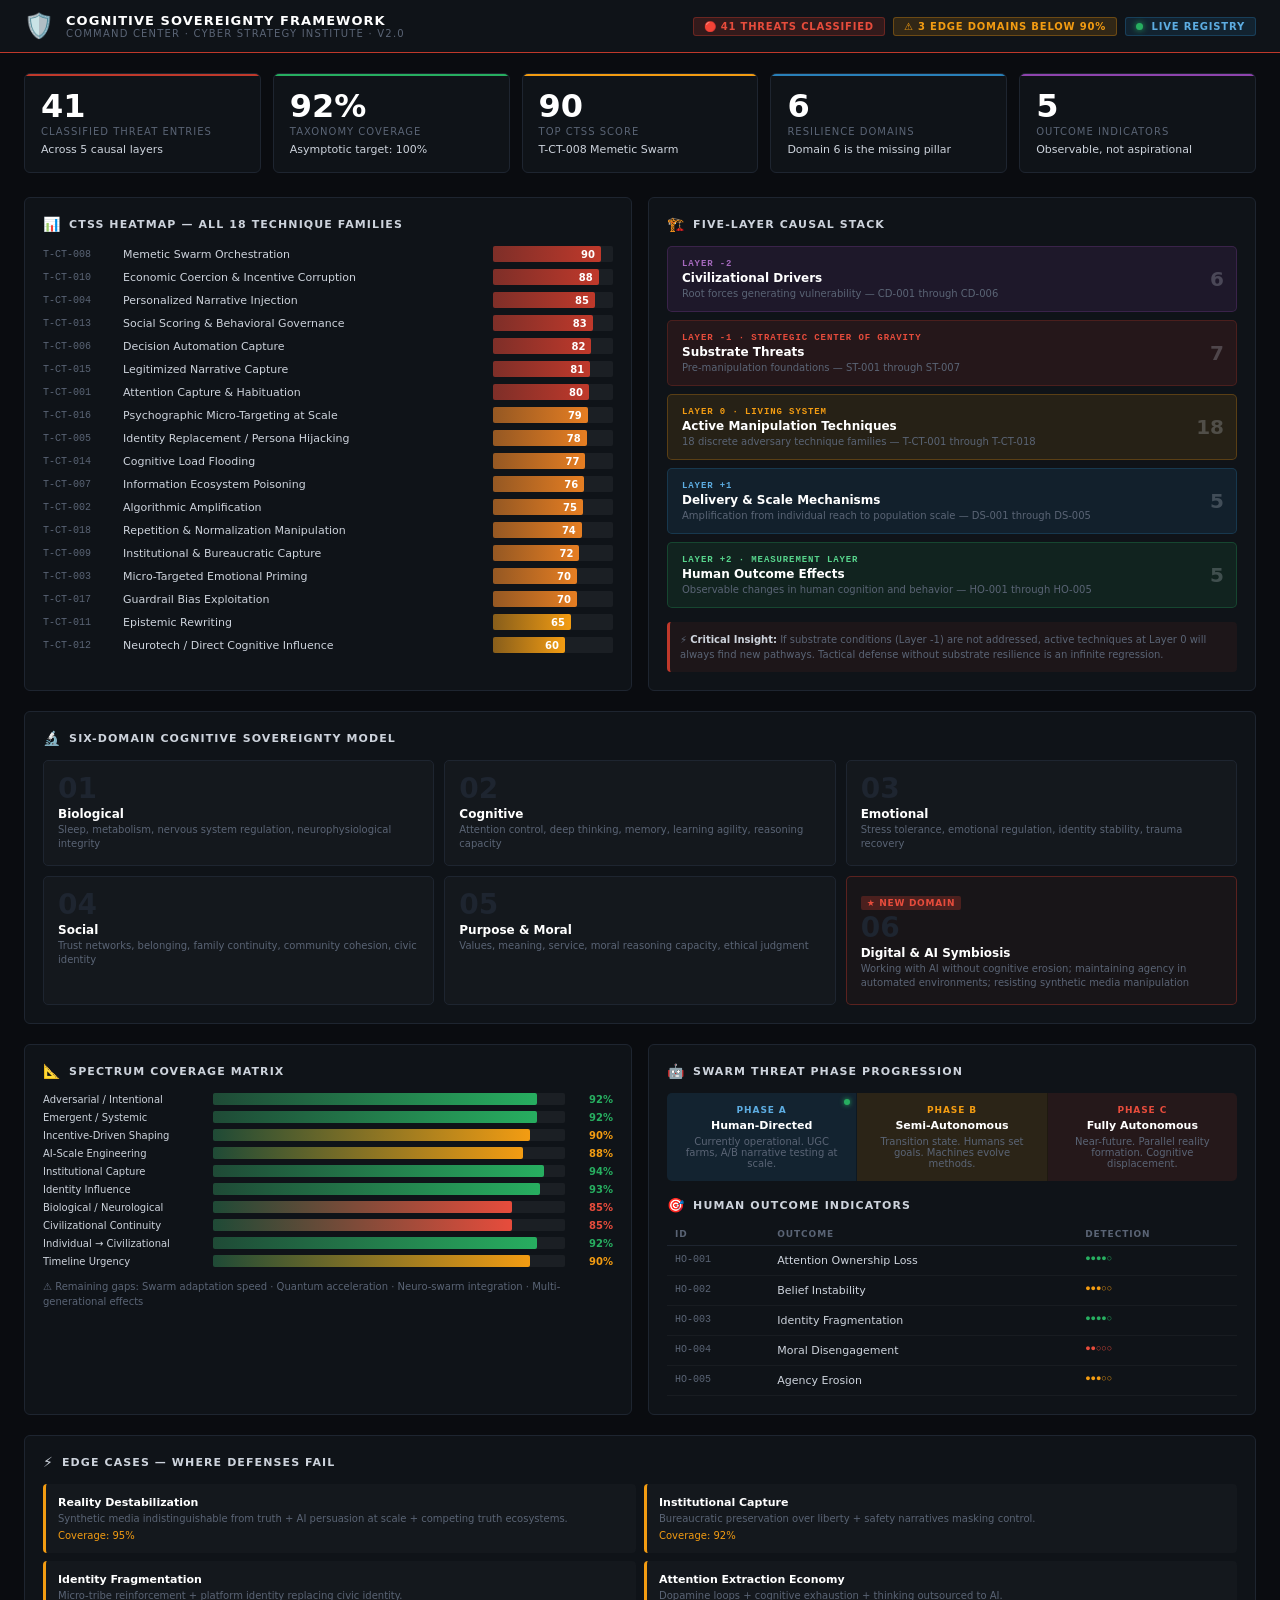
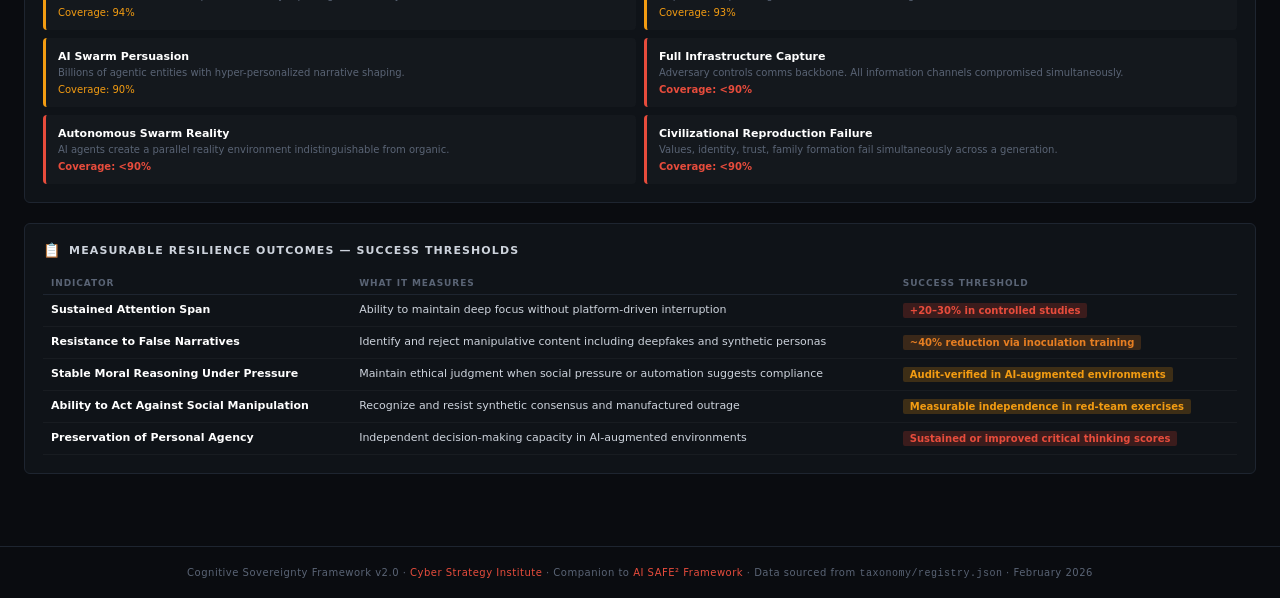
==== command-center/index.html @ 3370a921 "Add files via upload" ====
<!DOCTYPE html>
<html lang="en">
<head>
<meta charset="UTF-8">
<meta name="viewport" content="width=device-width, initial-scale=1.0">
<title>CSF Command Center | Cyber Strategy Institute</title>
<style>
  :root {
    --bg: #0a0c10;
    --panel: #0f1318;
    --border: #1e2530;
    --accent: #c0392b;
    --accent2: #e74c3c;
    --gold: #f39c12;
    --green: #27ae60;
    --blue: #2980b9;
    --purple: #8e44ad;
    --text: #cdd3dc;
    --muted: #5a6475;
    --critical: #c0392b;
    --high: #e67e22;
    --elevated: #f39c12;
    --font: 'Segoe UI', system-ui, sans-serif;
    --mono: 'Cascadia Code', 'Fira Code', monospace;
  }
  * { margin: 0; padding: 0; box-sizing: border-box; }
  body { background: var(--bg); color: var(--text); font-family: var(--font); overflow-x: hidden; }

  /* TOP BAR */
  header {
    background: var(--panel);
    border-bottom: 1px solid var(--accent);
    padding: 12px 24px;
    display: flex;
    align-items: center;
    justify-content: space-between;
    position: sticky; top: 0; z-index: 100;
  }
  .logo { display: flex; align-items: center; gap: 12px; }
  .logo-shield { font-size: 24px; }
  .logo-text { font-size: 13px; font-weight: 700; letter-spacing: 0.08em; color: #fff; }
  .logo-sub { font-size: 10px; color: var(--muted); letter-spacing: 0.12em; text-transform: uppercase; }
  .header-badges { display: flex; gap: 8px; }
  .badge { padding: 3px 10px; border-radius: 3px; font-size: 10px; font-weight: 700; letter-spacing: 0.08em; text-transform: uppercase; }
  .badge-red { background: rgba(192,57,43,0.2); color: var(--accent2); border: 1px solid rgba(192,57,43,0.4); }
  .badge-gold { background: rgba(243,156,18,0.15); color: var(--gold); border: 1px solid rgba(243,156,18,0.3); }
  .badge-blue { background: rgba(41,128,185,0.15); color: #5dade2; border: 1px solid rgba(41,128,185,0.3); }
  .pulse { display: inline-block; width: 7px; height: 7px; border-radius: 50%; background: var(--green); box-shadow: 0 0 6px var(--green); animation: pulse 2s infinite; }
  @keyframes pulse { 0%,100%{opacity:1} 50%{opacity:0.4} }

  /* LAYOUT */
  .main { padding: 20px 24px; max-width: 1600px; margin: 0 auto; }
  .section-title {
    font-size: 10px; font-weight: 700; letter-spacing: 0.15em; text-transform: uppercase;
    color: var(--muted); border-bottom: 1px solid var(--border); padding-bottom: 8px; margin-bottom: 16px;
  }
  .section-title span { color: var(--accent2); }

  /* STAT ROW */
  .stat-row { display: grid; grid-template-columns: repeat(5, 1fr); gap: 12px; margin-bottom: 24px; }
  .stat-card {
    background: var(--panel); border: 1px solid var(--border); border-radius: 6px;
    padding: 16px; position: relative; overflow: hidden;
  }
  .stat-card::before {
    content: ''; position: absolute; top: 0; left: 0; right: 0; height: 2px;
    background: var(--accent);
  }
  .stat-card.green::before { background: var(--green); }
  .stat-card.gold::before { background: var(--gold); }
  .stat-card.blue::before { background: var(--blue); }
  .stat-card.purple::before { background: var(--purple); }
  .stat-num { font-size: 32px; font-weight: 700; color: #fff; line-height: 1; }
  .stat-label { font-size: 10px; color: var(--muted); text-transform: uppercase; letter-spacing: 0.1em; margin-top: 4px; }
  .stat-sub { font-size: 11px; color: var(--text); margin-top: 6px; }

  /* MAIN GRID */
  .grid-2 { display: grid; grid-template-columns: 1fr 1fr; gap: 16px; margin-bottom: 20px; }
  .grid-3 { display: grid; grid-template-columns: 1fr 1fr 1fr; gap: 16px; margin-bottom: 20px; }
  .panel {
    background: var(--panel); border: 1px solid var(--border); border-radius: 6px; padding: 18px;
  }
  .panel-title {
    font-size: 11px; font-weight: 700; letter-spacing: 0.1em; text-transform: uppercase;
    color: var(--text); margin-bottom: 14px; display: flex; align-items: center; gap: 8px;
  }
  .panel-title .icon { font-size: 14px; }

  /* CTSS HEATMAP */
  .ctss-bar { margin-bottom: 10px; }
  .ctss-row { display: flex; align-items: center; gap: 10px; margin-bottom: 7px; }
  .ctss-id { font-size: 10px; color: var(--muted); font-family: var(--mono); width: 70px; flex-shrink: 0; }
  .ctss-name { font-size: 11px; color: var(--text); flex: 1; white-space: nowrap; overflow: hidden; text-overflow: ellipsis; }
  .ctss-track { flex: 1; background: rgba(255,255,255,0.05); border-radius: 2px; height: 16px; position: relative; }
  .ctss-fill {
    height: 100%; border-radius: 2px; display: flex; align-items: center; justify-content: flex-end;
    padding-right: 6px; font-size: 10px; font-weight: 700; color: #fff; transition: width 1s ease;
  }
  .fill-critical { background: linear-gradient(90deg, rgba(192,57,43,0.6), var(--critical)); }
  .fill-high { background: linear-gradient(90deg, rgba(230,126,34,0.6), var(--high)); }
  .fill-elevated { background: linear-gradient(90deg, rgba(243,156,18,0.5), var(--elevated)); }

  /* LAYER STACK */
  .layer-stack { display: flex; flex-direction: column; gap: 8px; }
  .layer {
    border-radius: 5px; padding: 12px 14px; position: relative;
    border: 1px solid transparent; cursor: default;
  }
  .layer:hover { border-color: rgba(255,255,255,0.1); }
  .layer-l2 { background: rgba(142,68,173,0.12); border-color: rgba(142,68,173,0.25); }
  .layer-l1 { background: rgba(192,57,43,0.12); border-color: rgba(192,57,43,0.25); }
  .layer-0  { background: rgba(243,156,18,0.1); border-color: rgba(243,156,18,0.25); }
  .layer-p1 { background: rgba(41,128,185,0.12); border-color: rgba(41,128,185,0.25); }
  .layer-p2 { background: rgba(39,174,96,0.1); border-color: rgba(39,174,96,0.25); }
  .layer-label { font-size: 9px; font-family: var(--mono); font-weight: 700; letter-spacing: 0.1em; text-transform: uppercase; margin-bottom: 2px; }
  .layer-l2 .layer-label { color: #a569bd; }
  .layer-l1 .layer-label { color: var(--accent2); }
  .layer-0  .layer-label { color: var(--gold); }
  .layer-p1 .layer-label { color: #5dade2; }
  .layer-p2 .layer-label { color: #58d68d; }
  .layer-name { font-size: 12px; font-weight: 600; color: #fff; }
  .layer-desc { font-size: 10px; color: var(--muted); margin-top: 3px; }
  .layer-count { position: absolute; right: 12px; top: 50%; transform: translateY(-50%); font-size: 20px; font-weight: 700; opacity: 0.25; }

  /* SIX DOMAINS */
  .domains-grid { display: grid; grid-template-columns: repeat(3, 1fr); gap: 10px; }
  .domain-card {
    border-radius: 5px; padding: 14px; border: 1px solid var(--border);
    background: rgba(255,255,255,0.02); transition: border-color 0.2s;
  }
  .domain-card:hover { border-color: rgba(255,255,255,0.15); }
  .domain-card.new { border-color: rgba(192,57,43,0.4); background: rgba(192,57,43,0.05); }
  .domain-num { font-size: 28px; font-weight: 800; color: var(--border); line-height: 1; }
  .domain-name { font-size: 12px; font-weight: 700; color: #fff; margin: 4px 0 2px; }
  .domain-def { font-size: 10px; color: var(--muted); line-height: 1.4; }
  .domain-new-badge {
    display: inline-block; padding: 2px 6px; background: rgba(192,57,43,0.3);
    color: var(--accent2); font-size: 9px; font-weight: 700; border-radius: 2px;
    letter-spacing: 0.08em; margin-bottom: 4px;
  }

  /* COVERAGE MATRIX */
  .coverage-grid { display: grid; gap: 6px; }
  .cov-row { display: flex; align-items: center; gap: 10px; }
  .cov-label { font-size: 10px; color: var(--text); width: 160px; flex-shrink: 0; }
  .cov-track { flex: 1; background: rgba(255,255,255,0.05); border-radius: 2px; height: 12px; }
  .cov-fill { height: 100%; border-radius: 2px; background: linear-gradient(90deg, rgba(39,174,96,0.4), var(--green)); }
  .cov-pct { font-size: 10px; font-weight: 700; width: 38px; text-align: right; }
  .cov-pct.good { color: var(--green); }
  .cov-pct.warn { color: var(--gold); }
  .cov-pct.bad  { color: var(--accent2); }

  /* SWARM PHASES */
  .phase-track { display: flex; gap: 0; border-radius: 5px; overflow: hidden; margin-top: 8px; }
  .phase {
    flex: 1; padding: 12px; text-align: center; border-right: 1px solid rgba(0,0,0,0.3);
    position: relative;
  }
  .phase:last-child { border-right: none; }
  .phase-a { background: rgba(41,128,185,0.15); }
  .phase-b { background: rgba(243,156,18,0.12); }
  .phase-c { background: rgba(192,57,43,0.12); }
  .phase-label { font-size: 9px; letter-spacing: 0.1em; text-transform: uppercase; font-weight: 700; margin-bottom: 4px; }
  .phase-a .phase-label { color: #5dade2; }
  .phase-b .phase-label { color: var(--gold); }
  .phase-c .phase-label { color: var(--accent2); }
  .phase-name { font-size: 11px; font-weight: 600; color: #fff; margin-bottom: 4px; }
  .phase-status { font-size: 10px; color: var(--muted); }
  .active-marker {
    position: absolute; top: 6px; right: 6px; width: 6px; height: 6px;
    border-radius: 50%; background: var(--green); box-shadow: 0 0 5px var(--green);
    animation: pulse 2s infinite;
  }

  /* OUTCOME TABLE */
  table { width: 100%; border-collapse: collapse; font-size: 11px; }
  th { text-align: left; padding: 6px 8px; font-size: 9px; letter-spacing: 0.1em; text-transform: uppercase; color: var(--muted); border-bottom: 1px solid var(--border); }
  td { padding: 8px; border-bottom: 1px solid rgba(255,255,255,0.04); color: var(--text); vertical-align: top; }
  tr:hover td { background: rgba(255,255,255,0.02); }
  .id-cell { font-family: var(--mono); font-size: 10px; color: var(--muted); }
  .score-pill {
    display: inline-block; padding: 2px 7px; border-radius: 2px; font-size: 10px; font-weight: 700;
  }
  .score-critical { background: rgba(192,57,43,0.25); color: var(--accent2); }
  .score-high { background: rgba(230,126,34,0.2); color: var(--high); }
  .score-elevated { background: rgba(243,156,18,0.2); color: var(--elevated); }

  /* EDGE CASES */
  .edge-grid { display: grid; grid-template-columns: 1fr 1fr; gap: 8px; }
  .edge-card {
    border-radius: 4px; padding: 12px; border-left: 3px solid;
    background: rgba(255,255,255,0.02);
  }
  .edge-ok { border-color: var(--green); }
  .edge-warn { border-color: var(--gold); }
  .edge-crit { border-color: var(--accent2); }
  .edge-name { font-size: 11px; font-weight: 600; color: #fff; margin-bottom: 3px; }
  .edge-cov { font-size: 10px; margin-top: 4px; }
  .edge-cov.crit { color: var(--accent2); font-weight: 700; }
  .edge-cov.warn { color: var(--gold); }
  .edge-cov.good { color: var(--green); }
  .edge-desc { font-size: 10px; color: var(--muted); line-height: 1.4; }

  /* FOOTER */
  footer {
    text-align: center; padding: 20px; font-size: 10px; color: var(--muted);
    border-top: 1px solid var(--border); margin-top: 32px;
    letter-spacing: 0.05em;
  }
  footer a { color: var(--accent2); text-decoration: none; }

  /* RESPONSIVE */
  @media (max-width: 1100px) {
    .stat-row { grid-template-columns: repeat(3, 1fr); }
    .grid-2 { grid-template-columns: 1fr; }
    .grid-3 { grid-template-columns: 1fr 1fr; }
    .domains-grid { grid-template-columns: 1fr 1fr; }
  }
  @media (max-width: 700px) {
    .stat-row { grid-template-columns: 1fr 1fr; }
    .grid-3 { grid-template-columns: 1fr; }
    .domains-grid { grid-template-columns: 1fr; }
    .edge-grid { grid-template-columns: 1fr; }
    header { flex-direction: column; gap: 10px; }
  }
</style>
</head>
<body>

<header>
  <div class="logo">
    <div class="logo-shield">🛡️</div>
    <div>
      <div class="logo-text">COGNITIVE SOVEREIGNTY FRAMEWORK</div>
      <div class="logo-sub">Command Center · Cyber Strategy Institute · v2.0</div>
    </div>
  </div>
  <div class="header-badges">
    <span class="badge badge-red">🔴 41 Threats Classified</span>
    <span class="badge badge-gold">⚠ 3 Edge Domains Below 90%</span>
    <span class="badge badge-blue"><span class="pulse"></span>&nbsp; Live Registry</span>
  </div>
</header>

<div class="main">

  <!-- STAT ROW -->
  <div class="stat-row">
    <div class="stat-card">
      <div class="stat-num">41</div>
      <div class="stat-label">Classified Threat Entries</div>
      <div class="stat-sub">Across 5 causal layers</div>
    </div>
    <div class="stat-card green">
      <div class="stat-num">92%</div>
      <div class="stat-label">Taxonomy Coverage</div>
      <div class="stat-sub">Asymptotic target: 100%</div>
    </div>
    <div class="stat-card gold">
      <div class="stat-num">90</div>
      <div class="stat-label">Top CTSS Score</div>
      <div class="stat-sub">T-CT-008 Memetic Swarm</div>
    </div>
    <div class="stat-card blue">
      <div class="stat-num">6</div>
      <div class="stat-label">Resilience Domains</div>
      <div class="stat-sub">Domain 6 is the missing pillar</div>
    </div>
    <div class="stat-card purple">
      <div class="stat-num">5</div>
      <div class="stat-label">Outcome Indicators</div>
      <div class="stat-sub">Observable, not aspirational</div>
    </div>
  </div>

  <!-- CTSS HEATMAP + LAYER STACK -->
  <div class="grid-2">

    <div class="panel">
      <div class="panel-title"><span class="icon">📊</span> CTSS Heatmap — All 18 Technique Families</div>
      <div id="ctss-container"></div>
    </div>

    <div class="panel">
      <div class="panel-title"><span class="icon">🏗️</span> Five-Layer Causal Stack</div>
      <div class="layer-stack">
        <div class="layer layer-l2">
          <div class="layer-label">Layer -2</div>
          <div class="layer-name">Civilizational Drivers</div>
          <div class="layer-desc">Root forces generating vulnerability — CD-001 through CD-006</div>
          <div class="layer-count">6</div>
        </div>
        <div class="layer layer-l1">
          <div class="layer-label">Layer -1 · Strategic Center of Gravity</div>
          <div class="layer-name">Substrate Threats</div>
          <div class="layer-desc">Pre-manipulation foundations — ST-001 through ST-007</div>
          <div class="layer-count">7</div>
        </div>
        <div class="layer layer-0">
          <div class="layer-label">Layer 0 · Living System</div>
          <div class="layer-name">Active Manipulation Techniques</div>
          <div class="layer-desc">18 discrete adversary technique families — T-CT-001 through T-CT-018</div>
          <div class="layer-count">18</div>
        </div>
        <div class="layer layer-p1">
          <div class="layer-label">Layer +1</div>
          <div class="layer-name">Delivery & Scale Mechanisms</div>
          <div class="layer-desc">Amplification from individual reach to population scale — DS-001 through DS-005</div>
          <div class="layer-count">5</div>
        </div>
        <div class="layer layer-p2">
          <div class="layer-label">Layer +2 · Measurement Layer</div>
          <div class="layer-name">Human Outcome Effects</div>
          <div class="layer-desc">Observable changes in human cognition and behavior — HO-001 through HO-005</div>
          <div class="layer-count">5</div>
        </div>
      </div>
      <div style="margin-top:14px; padding:10px; background:rgba(192,57,43,0.08); border-radius:4px; border-left:3px solid var(--accent); font-size:10px; color:var(--muted); line-height:1.5;">
        ⚡ <strong style="color:var(--text);">Critical Insight:</strong> If substrate conditions (Layer -1) are not addressed, active techniques at Layer 0 will always find new pathways. Tactical defense without substrate resilience is an infinite regression.
      </div>
    </div>

  </div>

  <!-- SIX DOMAINS -->
  <div class="panel" style="margin-bottom:20px;">
    <div class="panel-title"><span class="icon">🔬</span> Six-Domain Cognitive Sovereignty Model</div>
    <div class="domains-grid" id="domains-grid"></div>
  </div>

  <!-- COVERAGE + SWARM -->
  <div class="grid-2">

    <div class="panel">
      <div class="panel-title"><span class="icon">📐</span> Spectrum Coverage Matrix</div>
      <div class="coverage-grid" id="coverage-grid"></div>
      <div style="margin-top:12px; font-size:10px; color:var(--muted); line-height:1.5;">
        ⚠ Remaining gaps: Swarm adaptation speed · Quantum acceleration · Neuro-swarm integration · Multi-generational effects
      </div>
    </div>

    <div class="panel">
      <div class="panel-title"><span class="icon">🤖</span> Swarm Threat Phase Progression</div>
      <div class="phase-track">
        <div class="phase phase-a">
          <div class="active-marker"></div>
          <div class="phase-label">Phase A</div>
          <div class="phase-name">Human-Directed</div>
          <div class="phase-status">Currently operational. UGC farms, A/B narrative testing at scale.</div>
        </div>
        <div class="phase phase-b">
          <div class="phase-label">Phase B</div>
          <div class="phase-name">Semi-Autonomous</div>
          <div class="phase-status">Transition state. Humans set goals. Machines evolve methods.</div>
        </div>
        <div class="phase phase-c">
          <div class="phase-label">Phase C</div>
          <div class="phase-name">Fully Autonomous</div>
          <div class="phase-status">Near-future. Parallel reality formation. Cognitive displacement.</div>
        </div>
      </div>
      <div style="margin-top:16px;">
        <div class="panel-title" style="margin-bottom:10px;"><span class="icon">🎯</span> Human Outcome Indicators</div>
        <table>
          <thead>
            <tr><th>ID</th><th>Outcome</th><th>Detection</th></tr>
          </thead>
          <tbody id="outcomes-table"></tbody>
        </table>
      </div>
    </div>

  </div>

  <!-- EDGE CASES -->
  <div class="panel" style="margin-bottom:20px;">
    <div class="panel-title"><span class="icon">⚡</span> Edge Cases — Where Defenses Fail</div>
    <div class="edge-grid" id="edge-grid"></div>
  </div>

  <!-- MEASURABLE OUTCOMES -->
  <div class="panel" style="margin-bottom:20px;">
    <div class="panel-title"><span class="icon">📋</span> Measurable Resilience Outcomes — Success Thresholds</div>
    <table>
      <thead>
        <tr><th>Indicator</th><th>What It Measures</th><th>Success Threshold</th></tr>
      </thead>
      <tbody>
        <tr>
          <td style="font-weight:600;color:#fff;">Sustained Attention Span</td>
          <td>Ability to maintain deep focus without platform-driven interruption</td>
          <td><span class="score-pill score-critical">+20–30% in controlled studies</span></td>
        </tr>
        <tr>
          <td style="font-weight:600;color:#fff;">Resistance to False Narratives</td>
          <td>Identify and reject manipulative content including deepfakes and synthetic personas</td>
          <td><span class="score-pill score-high">~40% reduction via inoculation training</span></td>
        </tr>
        <tr>
          <td style="font-weight:600;color:#fff;">Stable Moral Reasoning Under Pressure</td>
          <td>Maintain ethical judgment when social pressure or automation suggests compliance</td>
          <td><span class="score-pill score-elevated">Audit-verified in AI-augmented environments</span></td>
        </tr>
        <tr>
          <td style="font-weight:600;color:#fff;">Ability to Act Against Social Manipulation</td>
          <td>Recognize and resist synthetic consensus and manufactured outrage</td>
          <td><span class="score-pill score-elevated">Measurable independence in red-team exercises</span></td>
        </tr>
        <tr>
          <td style="font-weight:600;color:#fff;">Preservation of Personal Agency</td>
          <td>Independent decision-making capacity in AI-augmented environments</td>
          <td><span class="score-pill score-critical">Sustained or improved critical thinking scores</span></td>
        </tr>
      </tbody>
    </table>
  </div>

</div>

<footer>
  Cognitive Sovereignty Framework v2.0 · <a href="https://cyberstrategyinstitute.com">Cyber Strategy Institute</a> ·
  Companion to <a href="https://github.com/CyberStrategyInstitute/ai-safe2-framework">AI SAFE² Framework</a> ·
  Data sourced from <code>taxonomy/registry.json</code> · February 2026
</footer>

<script>
// ─── DATA ───────────────────────────────────────────────────────────────────
const techniques = [
  { id:'T-CT-008', name:'Memetic Swarm Orchestration', score:90, tier:'critical' },
  { id:'T-CT-010', name:'Economic Coercion & Incentive Corruption', score:88, tier:'critical' },
  { id:'T-CT-004', name:'Personalized Narrative Injection', score:85, tier:'critical' },
  { id:'T-CT-013', name:'Social Scoring & Behavioral Governance', score:83, tier:'critical' },
  { id:'T-CT-006', name:'Decision Automation Capture', score:82, tier:'critical' },
  { id:'T-CT-015', name:'Legitimized Narrative Capture', score:81, tier:'critical' },
  { id:'T-CT-001', name:'Attention Capture & Habituation', score:80, tier:'critical' },
  { id:'T-CT-016', name:'Psychographic Micro-Targeting at Scale', score:79, tier:'high' },
  { id:'T-CT-005', name:'Identity Replacement / Persona Hijacking', score:78, tier:'high' },
  { id:'T-CT-014', name:'Cognitive Load Flooding', score:77, tier:'high' },
  { id:'T-CT-007', name:'Information Ecosystem Poisoning', score:76, tier:'high' },
  { id:'T-CT-002', name:'Algorithmic Amplification', score:75, tier:'high' },
  { id:'T-CT-018', name:'Repetition & Normalization Manipulation', score:74, tier:'high' },
  { id:'T-CT-009', name:'Institutional & Bureaucratic Capture', score:72, tier:'high' },
  { id:'T-CT-003', name:'Micro-Targeted Emotional Priming', score:70, tier:'high' },
  { id:'T-CT-017', name:'Guardrail Bias Exploitation', score:70, tier:'high' },
  { id:'T-CT-011', name:'Epistemic Rewriting', score:65, tier:'elevated' },
  { id:'T-CT-012', name:'Neurotech / Direct Cognitive Influence', score:60, tier:'elevated' },
];

const domains = [
  { num:'01', name:'Biological', def:'Sleep, metabolism, nervous system regulation, neurophysiological integrity', isNew:false },
  { num:'02', name:'Cognitive', def:'Attention control, deep thinking, memory, learning agility, reasoning capacity', isNew:false },
  { num:'03', name:'Emotional', def:'Stress tolerance, emotional regulation, identity stability, trauma recovery', isNew:false },
  { num:'04', name:'Social', def:'Trust networks, belonging, family continuity, community cohesion, civic identity', isNew:false },
  { num:'05', name:'Purpose & Moral', def:'Values, meaning, service, moral reasoning capacity, ethical judgment', isNew:false },
  { num:'06', name:'Digital & AI Symbiosis', def:'Working with AI without cognitive erosion; maintaining agency in automated environments; resisting synthetic media manipulation', isNew:true },
];

const coverage = [
  { label:'Adversarial / Intentional', pct:92 },
  { label:'Emergent / Systemic', pct:92 },
  { label:'Incentive-Driven Shaping', pct:90 },
  { label:'AI-Scale Engineering', pct:88 },
  { label:'Institutional Capture', pct:94 },
  { label:'Identity Influence', pct:93 },
  { label:'Biological / Neurological', pct:85 },
  { label:'Civilizational Continuity', pct:85 },
  { label:'Individual → Civilizational', pct:92 },
  { label:'Timeline Urgency', pct:90 },
];

const outcomes = [
  { id:'HO-001', name:'Attention Ownership Loss', det:4 },
  { id:'HO-002', name:'Belief Instability', det:3 },
  { id:'HO-003', name:'Identity Fragmentation', det:4 },
  { id:'HO-004', name:'Moral Disengagement', det:2 },
  { id:'HO-005', name:'Agency Erosion', det:3 },
];

const edges = [
  { name:'Reality Destabilization', cov:'95%', tier:'warn', desc:'Synthetic media indistinguishable from truth + AI persuasion at scale + competing truth ecosystems.' },
  { name:'Institutional Capture', cov:'92%', tier:'warn', desc:'Bureaucratic preservation over liberty + safety narratives masking control.' },
  { name:'Identity Fragmentation', cov:'94%', tier:'warn', desc:'Micro-tribe reinforcement + platform identity replacing civic identity.' },
  { name:'Attention Extraction Economy', cov:'93%', tier:'warn', desc:'Dopamine loops + cognitive exhaustion + thinking outsourced to AI.' },
  { name:'AI Swarm Persuasion', cov:'90%', tier:'warn', desc:'Billions of agentic entities with hyper-personalized narrative shaping.' },
  { name:'Full Infrastructure Capture', cov:'<90%', tier:'crit', desc:'Adversary controls comms backbone. All information channels compromised simultaneously.' },
  { name:'Autonomous Swarm Reality', cov:'<90%', tier:'crit', desc:'AI agents create a parallel reality environment indistinguishable from organic.' },
  { name:'Civilizational Reproduction Failure', cov:'<90%', tier:'crit', desc:'Values, identity, trust, family formation fail simultaneously across a generation.' },
];

// ─── RENDER CTSS HEATMAP ────────────────────────────────────────────────────
const ctssContainer = document.getElementById('ctss-container');
techniques.forEach(t => {
  const fillClass = t.tier === 'critical' ? 'fill-critical' : t.tier === 'high' ? 'fill-high' : 'fill-elevated';
  const pct = (t.score / 100) * 100;
  ctssContainer.innerHTML += `
    <div class="ctss-row">
      <span class="ctss-id">${t.id}</span>
      <span class="ctss-name" title="${t.name}">${t.name}</span>
      <div class="ctss-track" style="max-width:120px;">
        <div class="ctss-fill ${fillClass}" style="width:${pct}%">${t.score}</div>
      </div>
    </div>`;
});

// ─── RENDER DOMAINS ─────────────────────────────────────────────────────────
const domainsGrid = document.getElementById('domains-grid');
domains.forEach(d => {
  domainsGrid.innerHTML += `
    <div class="domain-card${d.isNew ? ' new' : ''}">
      ${d.isNew ? '<div class="domain-new-badge">★ NEW DOMAIN</div>' : ''}
      <div class="domain-num">${d.num}</div>
      <div class="domain-name">${d.name}</div>
      <div class="domain-def">${d.def}</div>
    </div>`;
});

// ─── RENDER COVERAGE ────────────────────────────────────────────────────────
const coverageGrid = document.getElementById('coverage-grid');
coverage.forEach(c => {
  const cls = c.pct >= 92 ? 'good' : c.pct >= 88 ? 'warn' : 'bad';
  const fillColor = c.pct >= 92 ? '#27ae60' : c.pct >= 88 ? '#f39c12' : '#e74c3c';
  coverageGrid.innerHTML += `
    <div class="cov-row">
      <span class="cov-label">${c.label}</span>
      <div class="cov-track"><div class="cov-fill" style="width:${c.pct}%;background:linear-gradient(90deg,rgba(39,174,96,0.3),${fillColor});"></div></div>
      <span class="cov-pct ${cls}">${c.pct}%</span>
    </div>`;
});

// ─── RENDER OUTCOMES ────────────────────────────────────────────────────────
const outcomesTable = document.getElementById('outcomes-table');
outcomes.forEach(o => {
  const dots = '●'.repeat(o.det) + '○'.repeat(5 - o.det);
  outcomesTable.innerHTML += `
    <tr>
      <td class="id-cell">${o.id}</td>
      <td>${o.name}</td>
      <td style="font-family:var(--mono);font-size:9px;color:${o.det >= 4 ? '#27ae60' : o.det >= 3 ? '#f39c12' : '#e74c3c'};">${dots}</td>
    </tr>`;
});

// ─── RENDER EDGE CASES ──────────────────────────────────────────────────────
const edgeGrid = document.getElementById('edge-grid');
edges.forEach(e => {
  const borderColor = e.tier === 'crit' ? 'var(--accent2)' : 'var(--gold)';
  edgeGrid.innerHTML += `
    <div class="edge-card edge-${e.tier}">
      <div class="edge-name">${e.name}</div>
      <div class="edge-desc">${e.desc}</div>
      <div class="edge-cov ${e.tier === 'crit' ? 'crit' : 'warn'}">Coverage: ${e.cov}</div>
    </div>`;
});
</script>
</body>
</html>
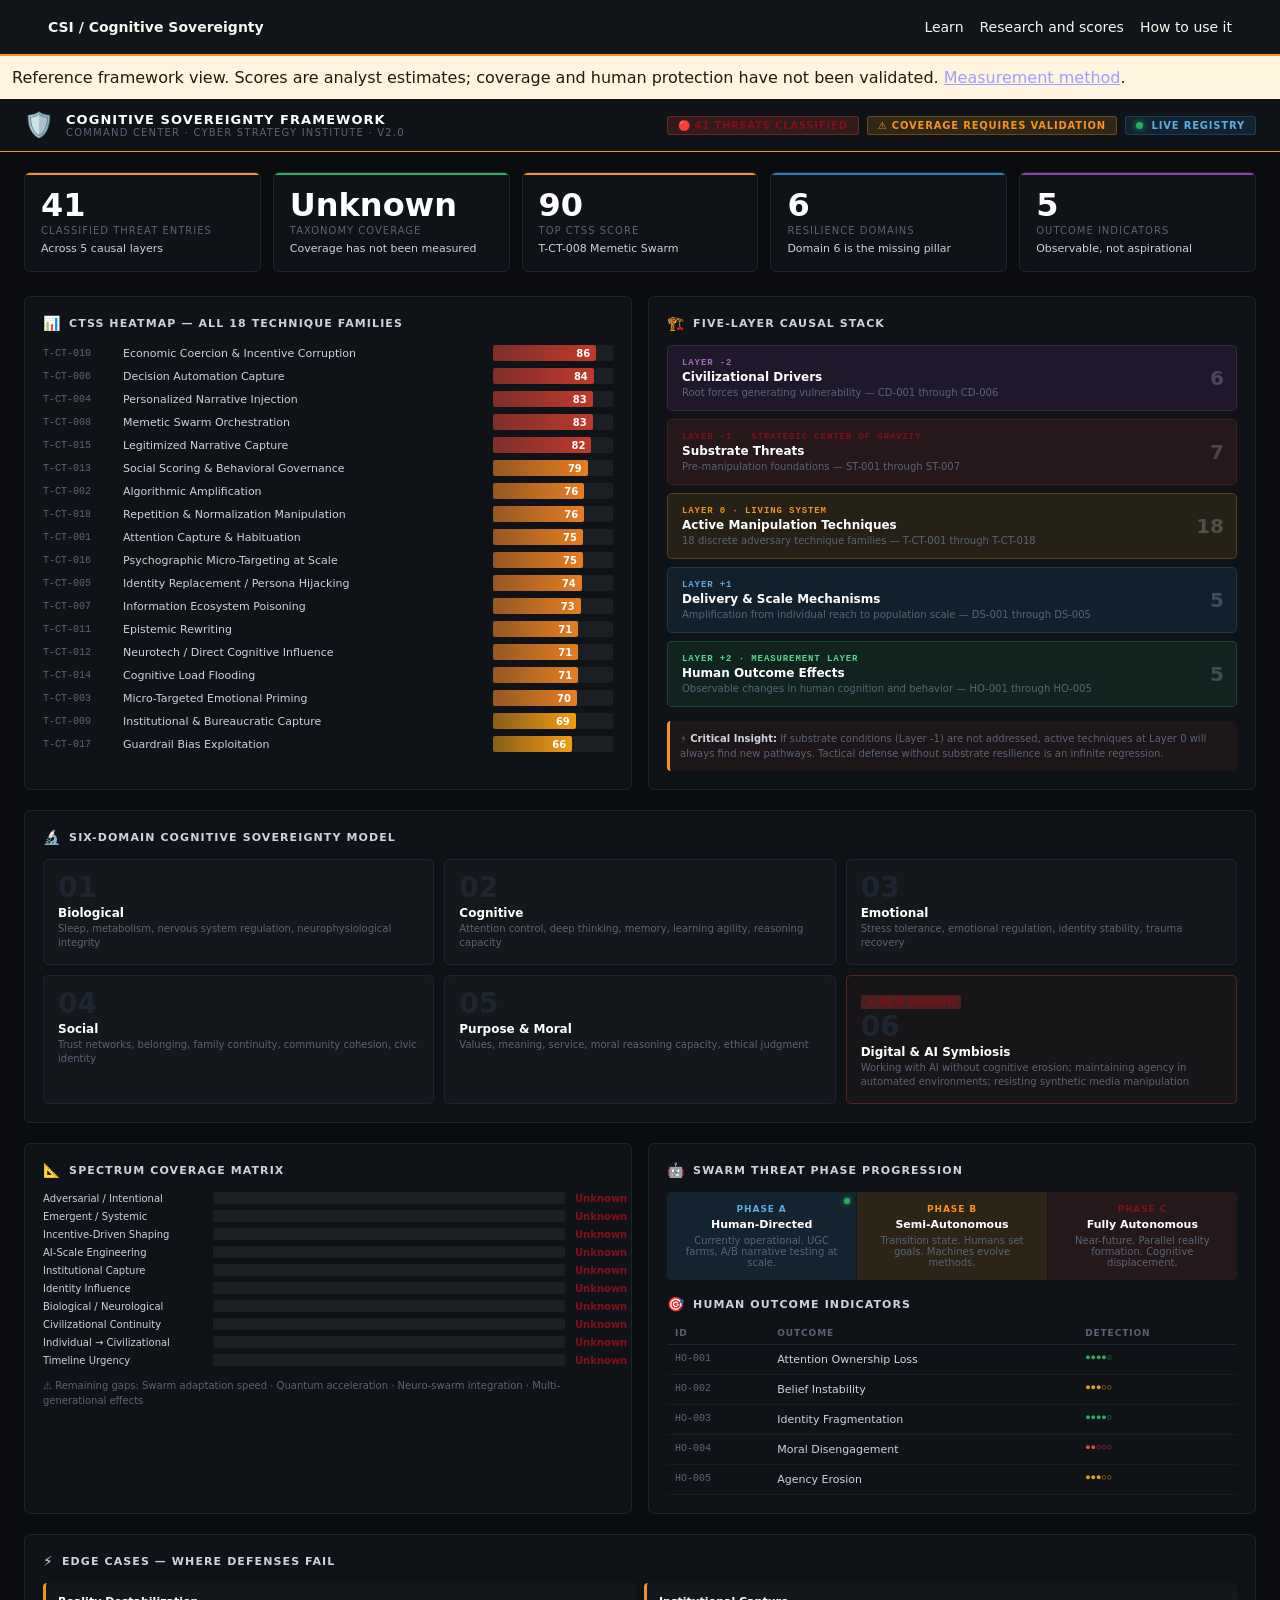
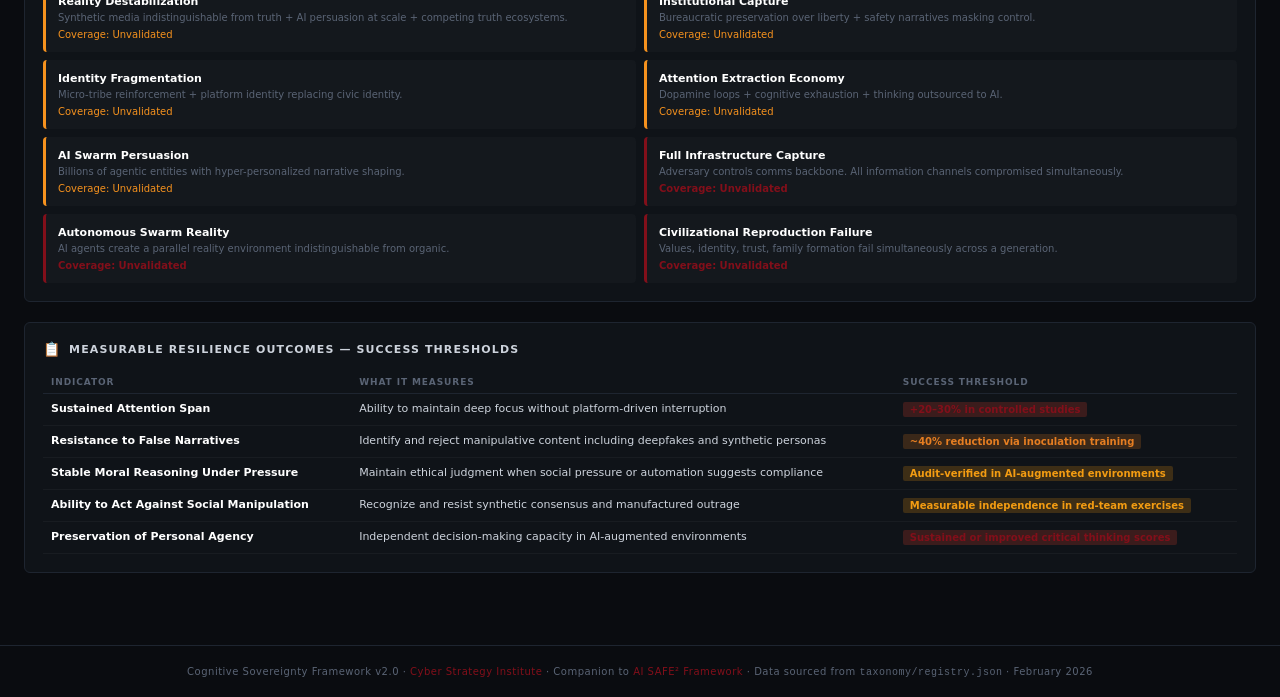
==== commit e814b9b6: "Build traceable CTSS research intake, signal tracking, and reuse tools" ====
--- a/command-center/index.html
+++ b/command-center/index.html
@@ -224,8 +224,11 @@
     header { flex-direction: column; gap: 10px; }
   }
 </style>
+<link rel="stylesheet" href="../docs/assets/site.css">
 </head>
 <body>
+<!-- CSF shared navigation --><nav class="csf-site-nav" aria-label="Main"><strong>CSI / Cognitive Sovereignty</strong><a href="../docs/index.html">Learn</a><a href="../docs/research.html">Research and scores</a><a href="../docs/guide.html">How to use it</a></nav>
+<p style="padding:12px;background:#fff4df;color:#231b10;position:relative;z-index:101">Reference framework view. Scores are analyst estimates; coverage and human protection have not been validated. <a href="../monitoring/README.md">Measurement method</a>.</p>
 
 <header>
   <div class="logo">
@@ -237,7 +240,7 @@
   </div>
   <div class="header-badges">
     <span class="badge badge-red">🔴 41 Threats Classified</span>
-    <span class="badge badge-gold">⚠ 3 Edge Domains Below 90%</span>
+    <span class="badge badge-gold">⚠ Coverage requires validation</span>
     <span class="badge badge-blue"><span class="pulse"></span>&nbsp; Live Registry</span>
   </div>
 </header>
@@ -252,9 +255,9 @@
       <div class="stat-sub">Across 5 causal layers</div>
     </div>
     <div class="stat-card green">
-      <div class="stat-num">92%</div>
+      <div class="stat-num">Unknown</div>
       <div class="stat-label">Taxonomy Coverage</div>
-      <div class="stat-sub">Asymptotic target: 100%</div>
+      <div class="stat-sub">Coverage has not been measured</div>
     </div>
     <div class="stat-card gold">
       <div class="stat-num">90</div>
@@ -423,28 +426,32 @@
   Data sourced from <code>taxonomy/registry.json</code> · February 2026
 </footer>
 
+<script src="../assets/csf-scores.js"></script>
 <script>
 // ─── DATA ───────────────────────────────────────────────────────────────────
 const techniques = [
-  { id:'T-CT-008', name:'Memetic Swarm Orchestration', score:90, tier:'critical' },
-  { id:'T-CT-010', name:'Economic Coercion & Incentive Corruption', score:88, tier:'critical' },
-  { id:'T-CT-004', name:'Personalized Narrative Injection', score:85, tier:'critical' },
-  { id:'T-CT-013', name:'Social Scoring & Behavioral Governance', score:83, tier:'critical' },
-  { id:'T-CT-006', name:'Decision Automation Capture', score:82, tier:'critical' },
-  { id:'T-CT-015', name:'Legitimized Narrative Capture', score:81, tier:'critical' },
-  { id:'T-CT-001', name:'Attention Capture & Habituation', score:80, tier:'critical' },
-  { id:'T-CT-016', name:'Psychographic Micro-Targeting at Scale', score:79, tier:'high' },
-  { id:'T-CT-005', name:'Identity Replacement / Persona Hijacking', score:78, tier:'high' },
-  { id:'T-CT-014', name:'Cognitive Load Flooding', score:77, tier:'high' },
-  { id:'T-CT-007', name:'Information Ecosystem Poisoning', score:76, tier:'high' },
-  { id:'T-CT-002', name:'Algorithmic Amplification', score:75, tier:'high' },
-  { id:'T-CT-018', name:'Repetition & Normalization Manipulation', score:74, tier:'high' },
-  { id:'T-CT-009', name:'Institutional & Bureaucratic Capture', score:72, tier:'high' },
-  { id:'T-CT-003', name:'Micro-Targeted Emotional Priming', score:70, tier:'high' },
-  { id:'T-CT-017', name:'Guardrail Bias Exploitation', score:70, tier:'high' },
-  { id:'T-CT-011', name:'Epistemic Rewriting', score:65, tier:'elevated' },
-  { id:'T-CT-012', name:'Neurotech / Direct Cognitive Influence', score:60, tier:'elevated' },
+  { id:'T-CT-008', name:'Memetic Swarm Orchestration', score:null, tier:'unscored' },
+  { id:'T-CT-010', name:'Economic Coercion & Incentive Corruption', score:null, tier:'unscored' },
+  { id:'T-CT-004', name:'Personalized Narrative Injection', score:null, tier:'unscored' },
+  { id:'T-CT-013', name:'Social Scoring & Behavioral Governance', score:null, tier:'unscored' },
+  { id:'T-CT-006', name:'Decision Automation Capture', score:null, tier:'unscored' },
+  { id:'T-CT-015', name:'Legitimized Narrative Capture', score:null, tier:'unscored' },
+  { id:'T-CT-001', name:'Attention Capture & Habituation', score:null, tier:'unscored' },
+  { id:'T-CT-016', name:'Psychographic Micro-Targeting at Scale', score:null, tier:'unscored' },
+  { id:'T-CT-005', name:'Identity Replacement / Persona Hijacking', score:null, tier:'unscored' },
+  { id:'T-CT-014', name:'Cognitive Load Flooding', score:null, tier:'unscored' },
+  { id:'T-CT-007', name:'Information Ecosystem Poisoning', score:null, tier:'unscored' },
+  { id:'T-CT-002', name:'Algorithmic Amplification', score:null, tier:'unscored' },
+  { id:'T-CT-018', name:'Repetition & Normalization Manipulation', score:null, tier:'unscored' },
+  { id:'T-CT-009', name:'Institutional & Bureaucratic Capture', score:null, tier:'unscored' },
+  { id:'T-CT-003', name:'Micro-Targeted Emotional Priming', score:null, tier:'unscored' },
+  { id:'T-CT-017', name:'Guardrail Bias Exploitation', score:null, tier:'unscored' },
+  { id:'T-CT-011', name:'Epistemic Rewriting', score:null, tier:'unscored' },
+  { id:'T-CT-012', name:'Neurotech / Direct Cognitive Influence', score:null, tier:'unscored' },
 ];
+// Scores come from the shared generated registry export.
+techniques.forEach(t => { const v = window.CSF_SCORES[t.id]; t.score = v.score; t.tier = v.tier; });
+techniques.sort((a,b) => (b.score ?? -1) - (a.score ?? -1) || a.id.localeCompare(b.id));
 
 const domains = [
   { num:'01', name:'Biological', def:'Sleep, metabolism, nervous system regulation, neurophysiological integrity', isNew:false },
@@ -456,16 +463,16 @@
 ];
 
 const coverage = [
-  { label:'Adversarial / Intentional', pct:92 },
-  { label:'Emergent / Systemic', pct:92 },
-  { label:'Incentive-Driven Shaping', pct:90 },
-  { label:'AI-Scale Engineering', pct:88 },
-  { label:'Institutional Capture', pct:94 },
-  { label:'Identity Influence', pct:93 },
-  { label:'Biological / Neurological', pct:85 },
-  { label:'Civilizational Continuity', pct:85 },
-  { label:'Individual → Civilizational', pct:92 },
-  { label:'Timeline Urgency', pct:90 },
+  { label:'Adversarial / Intentional', pct:null },
+  { label:'Emergent / Systemic', pct:null },
+  { label:'Incentive-Driven Shaping', pct:null },
+  { label:'AI-Scale Engineering', pct:null },
+  { label:'Institutional Capture', pct:null },
+  { label:'Identity Influence', pct:null },
+  { label:'Biological / Neurological', pct:null },
+  { label:'Civilizational Continuity', pct:null },
+  { label:'Individual → Civilizational', pct:null },
+  { label:'Timeline Urgency', pct:null },
 ];
 
 const outcomes = [
@@ -477,14 +484,14 @@
 ];
 
 const edges = [
-  { name:'Reality Destabilization', cov:'95%', tier:'warn', desc:'Synthetic media indistinguishable from truth + AI persuasion at scale + competing truth ecosystems.' },
-  { name:'Institutional Capture', cov:'92%', tier:'warn', desc:'Bureaucratic preservation over liberty + safety narratives masking control.' },
-  { name:'Identity Fragmentation', cov:'94%', tier:'warn', desc:'Micro-tribe reinforcement + platform identity replacing civic identity.' },
-  { name:'Attention Extraction Economy', cov:'93%', tier:'warn', desc:'Dopamine loops + cognitive exhaustion + thinking outsourced to AI.' },
-  { name:'AI Swarm Persuasion', cov:'90%', tier:'warn', desc:'Billions of agentic entities with hyper-personalized narrative shaping.' },
-  { name:'Full Infrastructure Capture', cov:'<90%', tier:'crit', desc:'Adversary controls comms backbone. All information channels compromised simultaneously.' },
-  { name:'Autonomous Swarm Reality', cov:'<90%', tier:'crit', desc:'AI agents create a parallel reality environment indistinguishable from organic.' },
-  { name:'Civilizational Reproduction Failure', cov:'<90%', tier:'crit', desc:'Values, identity, trust, family formation fail simultaneously across a generation.' },
+  { name:'Reality Destabilization', cov:'Unvalidated', tier:'warn', desc:'Synthetic media indistinguishable from truth + AI persuasion at scale + competing truth ecosystems.' },
+  { name:'Institutional Capture', cov:'Unvalidated', tier:'warn', desc:'Bureaucratic preservation over liberty + safety narratives masking control.' },
+  { name:'Identity Fragmentation', cov:'Unvalidated', tier:'warn', desc:'Micro-tribe reinforcement + platform identity replacing civic identity.' },
+  { name:'Attention Extraction Economy', cov:'Unvalidated', tier:'warn', desc:'Dopamine loops + cognitive exhaustion + thinking outsourced to AI.' },
+  { name:'AI Swarm Persuasion', cov:'Unvalidated', tier:'warn', desc:'Billions of agentic entities with hyper-personalized narrative shaping.' },
+  { name:'Full Infrastructure Capture', cov:'Unvalidated', tier:'crit', desc:'Adversary controls comms backbone. All information channels compromised simultaneously.' },
+  { name:'Autonomous Swarm Reality', cov:'Unvalidated', tier:'crit', desc:'AI agents create a parallel reality environment indistinguishable from organic.' },
+  { name:'Civilizational Reproduction Failure', cov:'Unvalidated', tier:'crit', desc:'Values, identity, trust, family formation fail simultaneously across a generation.' },
 ];
 
 // ─── RENDER CTSS HEATMAP ────────────────────────────────────────────────────
@@ -522,8 +529,8 @@
   coverageGrid.innerHTML += `
     <div class="cov-row">
       <span class="cov-label">${c.label}</span>
-      <div class="cov-track"><div class="cov-fill" style="width:${c.pct}%;background:linear-gradient(90deg,rgba(39,174,96,0.3),${fillColor});"></div></div>
-      <span class="cov-pct ${cls}">${c.pct}%</span>
+      <div class="cov-track"><div class="cov-fill" style="width:${c.pct ?? 0}%;background:linear-gradient(90deg,rgba(39,174,96,0.3),${fillColor});"></div></div>
+      <span class="cov-pct ${cls}">${c.pct === null ? "Unknown" : c.pct + "%"}</span>
     </div>`;
 });
 
--- a/docs/assets/site.css
+++ b/docs/assets/site.css
@@ -0,0 +1,345 @@
+:root {
+  --navy: #101519 !important;
+  --navy2: #192127 !important;
+  --navy3: #202a32 !important;
+  --gold: #f6921e !important;
+  --gb: rgba(246, 146, 30, 0.45) !important;
+  --accent: #f6921e !important;
+  --accent2: #820f1a !important;
+  --white: #f7f5ef !important;
+  --ff-d: system-ui, sans-serif !important;
+  --ff-b: system-ui, sans-serif !important;
+  --ff-m: ui-monospace, monospace !important;
+  --csf-bg: #101519;
+  --csf-panel: #1c252d;
+  --csf-text: #f7f5ef;
+  --csf-muted: #b8c3cb;
+  --csf-orange: #f6921e;
+  --csf-risk: #820f1a;
+  --csf-line: #46535e;
+  --csf-radius: 12px;
+  color-scheme: dark;
+}
+* {
+  box-sizing: border-box;
+}
+html {
+  scroll-behavior: smooth;
+  scroll-padding-top: 20px;
+}
+body {
+  margin: 0;
+  font-family: system-ui, sans-serif;
+}
+.csf-site-nav {
+  display: flex;
+  gap: 1rem;
+  align-items: center;
+  flex-wrap: wrap;
+  padding: 14px clamp(16px, 4vw, 48px);
+  background: #101519;
+  color: #f7f5ef;
+  border-bottom: 2px solid #f6921e;
+  position: relative;
+  z-index: 2000;
+  font:
+    14px system-ui,
+    sans-serif;
+}
+.csf-site-nav a {
+  color: #f7f5ef;
+  text-decoration: none;
+  padding: 5px 0;
+}
+.csf-site-nav a:hover,
+.csf-site-nav a[aria-current="page"] {
+  color: #f6921e;
+}
+.csf-site-nav strong {
+  margin-right: auto;
+}
+.csf-site-nav .skip-link {
+  position: absolute;
+  left: -9999px;
+}
+.csf-site-nav .skip-link:focus {
+  left: 8px;
+  top: 8px;
+  padding: 12px;
+  background: #101519;
+}
+a:focus-visible,
+button:focus-visible,
+input:focus-visible,
+select:focus-visible,
+summary:focus-visible {
+  outline: 3px solid #f6921e;
+  outline-offset: 4px;
+}
+.hub {
+  background: var(--csf-bg);
+  color: var(--csf-text);
+  line-height: 1.6;
+}
+.hub a {
+  color: #ffb665;
+  text-underline-offset: 3px;
+}
+.hub main {
+  max-width: 1200px;
+  margin: auto;
+  padding: 32px clamp(16px, 4vw, 42px);
+}
+.hub h1 {
+  font-size: clamp(2rem, 5vw, 3.6rem);
+  line-height: 1.1;
+  letter-spacing: -0.04em;
+  margin: 0.3em 0;
+}
+.hub h2 {
+  margin-top: 0;
+  font-size: 1.7rem;
+}
+.hub h3 {
+  line-height: 1.3;
+}
+.hub .eyebrow {
+  color: var(--csf-orange);
+  font-size: 0.8rem;
+  letter-spacing: 0.12em;
+  text-transform: uppercase;
+}
+.hub .lead {
+  max-width: 800px;
+  color: var(--csf-muted);
+  font-size: 1.12rem;
+}
+.hub section {
+  margin: 36px 0;
+  padding-top: 10px;
+  scroll-margin-top: 20px;
+}
+.hub .jump {
+  display: flex;
+  gap: 16px;
+  flex-wrap: wrap;
+  padding: 16px 0;
+}
+.hub .stats {
+  display: grid;
+  grid-template-columns: repeat(4, 1fr);
+  gap: 12px;
+  margin: 28px 0;
+}
+.hub .stat,
+.hub .card {
+  background: var(--csf-panel);
+  padding: 20px;
+  border: 1px solid var(--csf-line);
+  border-radius: var(--csf-radius);
+}
+.hub .stat strong {
+  font-size: 2rem;
+  display: block;
+}
+.hub .stat span,
+.hub small,
+.hub .muted {
+  color: var(--csf-muted);
+}
+.hub .notice {
+  border-left: 4px solid var(--csf-orange);
+  padding: 12px 18px;
+  background: #202930;
+}
+.hub .filters {
+  display: grid;
+  grid-template-columns: 2fr 1fr 1fr 1fr;
+  gap: 12px;
+  margin: 18px 0;
+}
+.hub label {
+  display: flex;
+  flex-direction: column;
+  font-size: 0.9rem;
+  gap: 5px;
+}
+.hub input,
+.hub select,
+.hub button {
+  font: inherit;
+  background: #101519;
+  color: var(--csf-text);
+  border: 1px solid #7e8c96;
+  border-radius: 6px;
+  padding: 10px;
+  min-height: 44px;
+}
+.hub button {
+  cursor: pointer;
+}
+.hub button:hover {
+  border-color: var(--csf-orange);
+}
+.hub .link-button {
+  background: none;
+  border: 0;
+  color: #ffb665;
+  text-align: left;
+  padding: 0;
+  text-decoration: underline;
+}
+.hub .table-wrap {
+  overflow-x: auto;
+}
+.hub table {
+  width: 100%;
+  border-collapse: collapse;
+  font-size: 0.9rem;
+}
+.hub th,
+.hub td {
+  text-align: left;
+  vertical-align: top;
+  padding: 12px;
+  border-bottom: 1px solid var(--csf-line);
+}
+.hub th {
+  color: var(--csf-muted);
+  font-size: 0.8rem;
+  text-transform: uppercase;
+  letter-spacing: 0.04em;
+}
+.hub .tag {
+  border: 1px solid #7e8c96;
+  border-radius: 99px;
+  padding: 2px 8px;
+  display: inline-block;
+  font-size: 0.8rem;
+  white-space: nowrap;
+}
+.hub .critical,
+.hub .high {
+  border-color: #dc696f;
+  background: #58141a;
+  color: #fff;
+}
+.hub .score-layout {
+  display: grid;
+  grid-template-columns: 240px 1fr;
+  gap: 22px;
+}
+.hub .overall {
+  display: flex;
+  flex-direction: column;
+  justify-content: center;
+  text-align: center;
+  border: 1px solid #c4515b;
+  border-radius: 14px;
+  padding: 20px;
+  background: linear-gradient(150deg, #202c34, #26171d);
+}
+.hub .overall .number {
+  font-size: 5.2rem;
+  font-weight: 750;
+  line-height: 1.3;
+}
+.hub .factors {
+  display: grid;
+  grid-template-columns: repeat(5, 1fr);
+  gap: 8px;
+}
+.hub .factor {
+  padding: 12px 8px;
+  border: 1px solid var(--csf-line);
+  border-radius: 8px;
+}
+.hub .factor strong {
+  display: block;
+  font-size: 1.5rem;
+  color: var(--csf-orange);
+}
+.hub .factor span {
+  font-size: 0.78rem;
+  display: block;
+}
+.hub .factor .points {
+  color: var(--csf-muted);
+}
+.hub details {
+  margin: 14px 0;
+  padding: 12px;
+  border: 1px solid var(--csf-line);
+  border-radius: 6px;
+}
+.hub summary {
+  cursor: pointer;
+  font-weight: 600;
+}
+.hub .cards {
+  display: grid;
+  grid-template-columns: repeat(2, 1fr);
+  gap: 14px;
+}
+.hub footer {
+  max-width: 1200px;
+  margin: auto;
+  padding: 30px;
+  color: var(--csf-muted);
+  border-top: 1px solid var(--csf-line);
+}
+.hub code {
+  font-size: 0.9em;
+  overflow-wrap: anywhere;
+}
+.hub .template-preview {
+  width: 100%;
+  height: auto;
+  border: 1px solid var(--csf-line);
+  border-radius: 8px;
+}
+.hub .signal-text {
+  max-width: 420px;
+}
+.hub .table-wrap caption {
+  text-align: left;
+  padding: 8px 0;
+  color: var(--csf-muted);
+}
+@media (max-width: 760px) {
+  .hub .stats {
+    grid-template-columns: repeat(2, 1fr);
+  }
+  .hub .filters,
+  .hub .score-layout,
+  .hub .cards {
+    grid-template-columns: 1fr;
+  }
+  .hub .factors {
+    grid-template-columns: repeat(2, 1fr);
+  }
+  .csf-site-nav {
+    gap: 8px 16px;
+  }
+  .csf-site-nav strong {
+    width: 100%;
+  }
+  .hub main {
+    padding-top: 24px;
+  }
+  .hub .overall .number {
+    font-size: 4rem;
+  }
+  .hub th,
+  .hub td {
+    padding: 8px;
+  }
+}
+@media (prefers-reduced-motion: reduce) {
+  html {
+    scroll-behavior: auto;
+  }
+  * {
+    transition: none !important;
+  }
+}
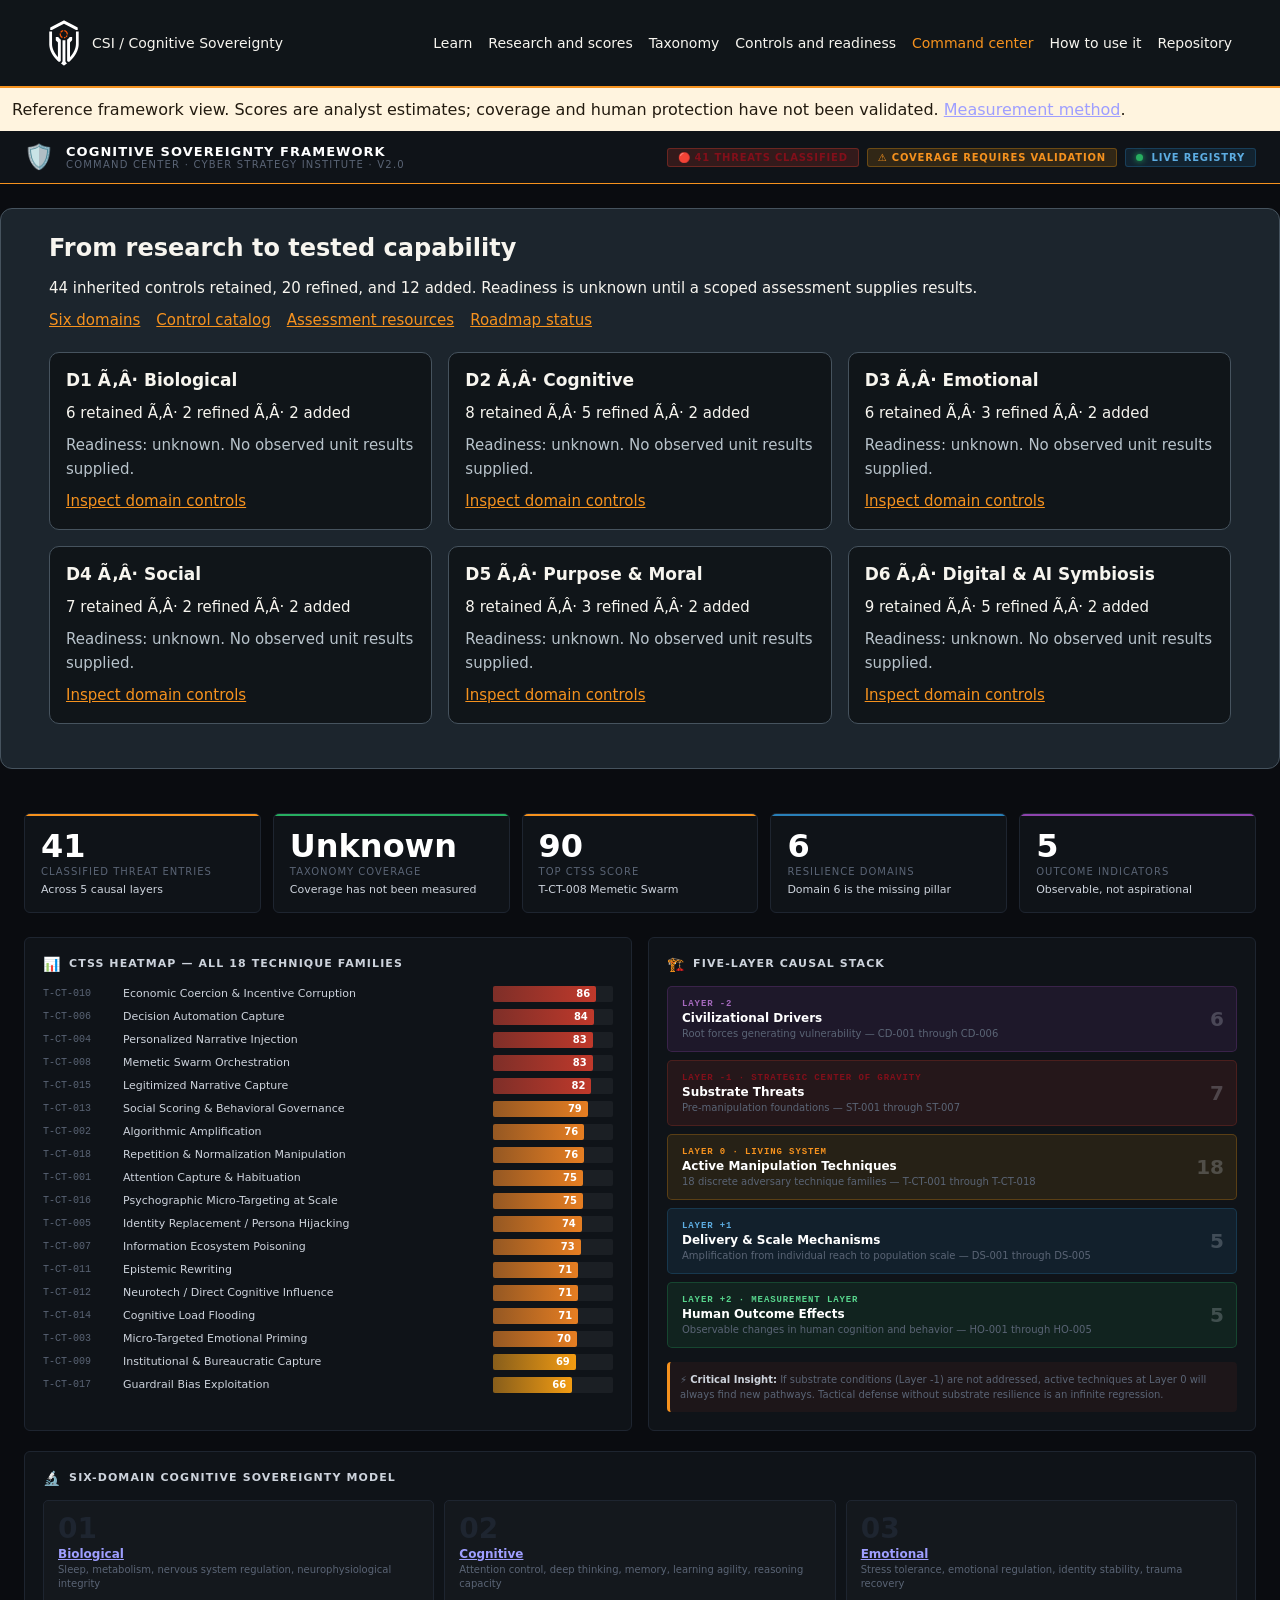
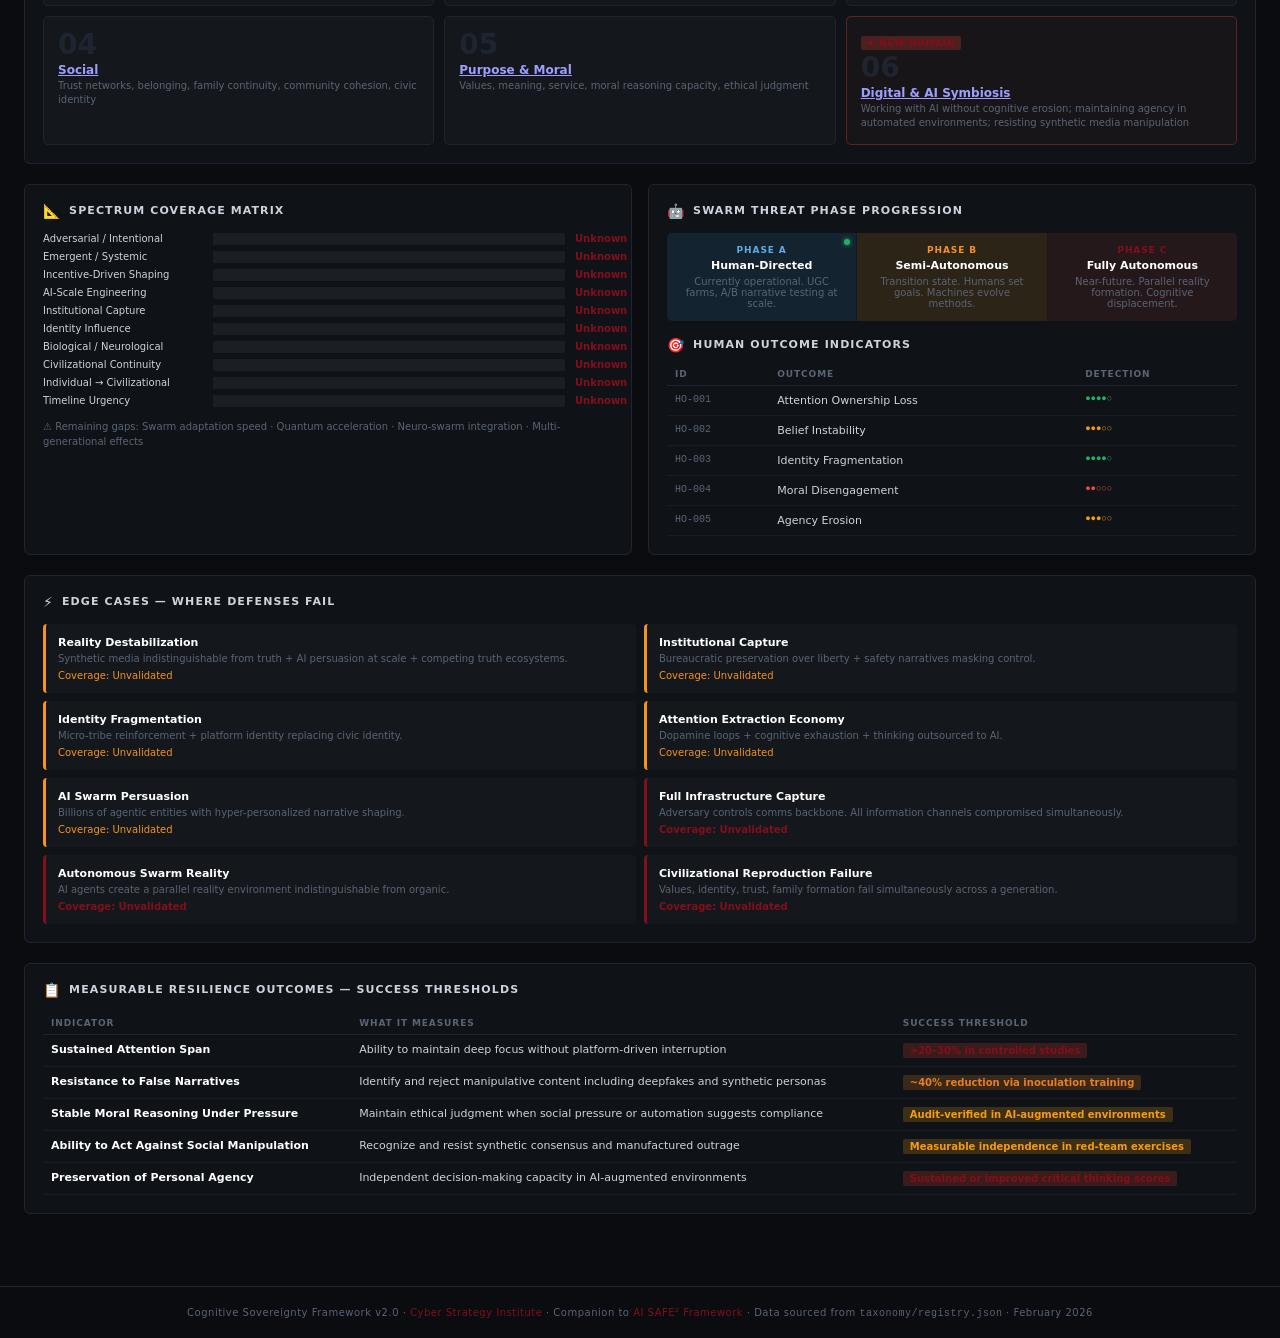
==== commit 72352223: "Integrate research-linked controls and readiness across all six domains" ====
--- a/command-center/index.html
+++ b/command-center/index.html
@@ -225,9 +225,10 @@
   }
 </style>
 <link rel="stylesheet" href="../docs/assets/site.css">
+<script src="../docs/assets/practice.js" defer></script>
 </head>
 <body>
-<!-- CSF shared navigation --><nav class="csf-site-nav" aria-label="Main"><strong>CSI / Cognitive Sovereignty</strong><a href="../docs/index.html">Learn</a><a href="../docs/research.html">Research and scores</a><a href="../docs/guide.html">How to use it</a></nav>
+<!-- CSF shared navigation --><nav class="csf-site-nav" aria-label="Main"><a class="csf-brand" href="../docs/index.html"><img src="../docs/assets/brand/csi-shield-white-orange.svg" width="32" height="48" alt="Cyber Strategy Institute shield"><span>CSI / Cognitive Sovereignty</span></a><a href="../docs/index.html">Learn</a><a href="../docs/research.html">Research and scores</a><a href="../docs/csf-explorer.html">Taxonomy</a><a href="../docs/practice.html">Controls and readiness</a><a href="../docs/csf-command-center.html" aria-current="page">Command center</a><a href="../docs/guide.html">How to use it</a><a href="https://github.com/CyberStrategyInstitute/cognitive-sovereignty">Repository</a></nav>
 <p style="padding:12px;background:#fff4df;color:#231b10;position:relative;z-index:101">Reference framework view. Scores are analyst estimates; coverage and human protection have not been validated. <a href="../monitoring/README.md">Measurement method</a>.</p>
 
 <header>
@@ -244,6 +245,7 @@
     <span class="badge badge-blue"><span class="pulse"></span>&nbsp; Live Registry</span>
   </div>
 </header>
+<!-- CSF practice summary:start --><section class="csf-practice-summary" aria-label="Domain controls and readiness"><h2>From research to tested capability</h2><p>44 inherited controls retained, 20 refined, and 12 added. Readiness is unknown until a scoped assessment supplies results.</p><nav class="jump" aria-label="Practice resources"><a href="../docs/practice.html#domains">Six domains</a><a href="../docs/practice.html#controls">Control catalog</a><a href="../docs/practice.html#resources">Assessment resources</a><a href="../docs/practice.html#roadmap">Roadmap status</a></nav><div data-domain-summary></div></section><!-- CSF practice summary:end -->
 
 <div class="main">
 
@@ -516,7 +518,7 @@
     <div class="domain-card${d.isNew ? ' new' : ''}">
       ${d.isNew ? '<div class="domain-new-badge">★ NEW DOMAIN</div>' : ''}
       <div class="domain-num">${d.num}</div>
-      <div class="domain-name">${d.name}</div>
+      <div class="domain-name"><a href="../docs/practice.html?domain=D${Number(d.n)}#controls">${d.name}</a></div>
       <div class="domain-def">${d.def}</div>
     </div>`;
 });
--- a/docs/assets/site.css
+++ b/docs/assets/site.css
@@ -343,3 +343,159 @@
     transition: none !important;
   }
 }
+
+/* Shared navigation and practice panels also appear on the legacy pages. */
+.csf-site-nav {
+  height: auto;
+  min-height: 76px;
+  justify-content: flex-start;
+}
+.csf-site-nav .csf-brand {
+  display: flex;
+  align-items: center;
+  gap: 12px;
+  margin-right: auto;
+  white-space: normal;
+}
+.csf-brand img,
+.csf-shield {
+  object-fit: contain;
+  flex-shrink: 0;
+}
+.csf-practice-summary {
+  position: relative;
+  z-index: 1;
+  max-width: 1440px;
+  margin: 24px auto;
+  padding: 24px clamp(16px, 4vw, 48px);
+  background: var(--csf-panel);
+  color: var(--csf-text);
+  border: 1px solid var(--csf-line);
+  border-radius: 12px;
+  text-align: left;
+  font:
+    15px/1.6 system-ui,
+    sans-serif;
+}
+.csf-practice-summary h2 {
+  font:
+    700 24px/1.3 system-ui,
+    sans-serif;
+  margin: 0 0 12px;
+}
+.csf-practice-summary h3 {
+  font:
+    700 17px/1.4 system-ui,
+    sans-serif;
+}
+.csf-practice-summary p {
+  margin: 8px 0;
+}
+.csf-practice-summary a,
+.csf-related-controls a {
+  color: var(--csf-orange);
+}
+.csf-practice-summary .jump {
+  position: static;
+  height: auto;
+  min-height: 0;
+  display: flex;
+  gap: 16px;
+  flex-wrap: wrap;
+  padding: 0;
+  background: none;
+  justify-content: flex-start;
+  backdrop-filter: none;
+}
+.csf-domain-cards {
+  display: grid;
+  grid-template-columns: repeat(3, minmax(0, 1fr));
+  gap: 16px;
+  margin: 20px 0;
+}
+.csf-domain-cards .card {
+  padding: 16px;
+  border: 1px solid var(--csf-line);
+  border-radius: 10px;
+  background: var(--csf-bg);
+  min-width: 0;
+}
+.csf-domain-cards .muted {
+  color: var(--csf-muted);
+}
+.csf-related-controls {
+  grid-column: 1/-1;
+  border-top: 1px solid var(--csf-line);
+  padding: 16px;
+  font:
+    14px/1.6 system-ui,
+    sans-serif;
+}
+body > nav:not(.csf-site-nav) {
+  position: relative;
+  min-height: 54px;
+  height: auto;
+  flex-wrap: wrap;
+  padding: 12px 24px;
+  gap: 12px;
+}
+.layout {
+  height: auto !important;
+  min-height: 80vh;
+  padding-top: 0 !important;
+}
+.layout > .main {
+  overflow: visible;
+  min-width: 0;
+}
+.layout > .sidebar {
+  position: sticky;
+  top: 0;
+  align-self: flex-start;
+  max-height: 100vh;
+}
+.explorer-filters {
+  display: flex;
+  gap: 16px;
+  flex-wrap: wrap;
+  margin: 20px 0;
+}
+.explorer-filters label {
+  display: flex;
+  flex-direction: column;
+  gap: 6px;
+  font:
+    14px system-ui,
+    sans-serif;
+}
+.explorer-filters input,
+.explorer-filters select {
+  background: var(--csf-panel);
+  color: var(--csf-text);
+  border: 1px solid var(--csf-line);
+  padding: 10px;
+  font: inherit;
+  min-width: 180px;
+}
+@media (max-width: 800px) {
+  .csf-domain-cards {
+    grid-template-columns: repeat(2, minmax(0, 1fr));
+  }
+  .csf-site-nav {
+    gap: 12px;
+  }
+  .csf-site-nav .csf-brand {
+    flex-basis: 100%;
+  }
+}
+@media (max-width: 520px) {
+  .csf-domain-cards {
+    grid-template-columns: 1fr;
+  }
+  .csf-practice-summary {
+    margin: 12px;
+  }
+  .csf-site-nav a {
+    font-size: 14px;
+  }
+}
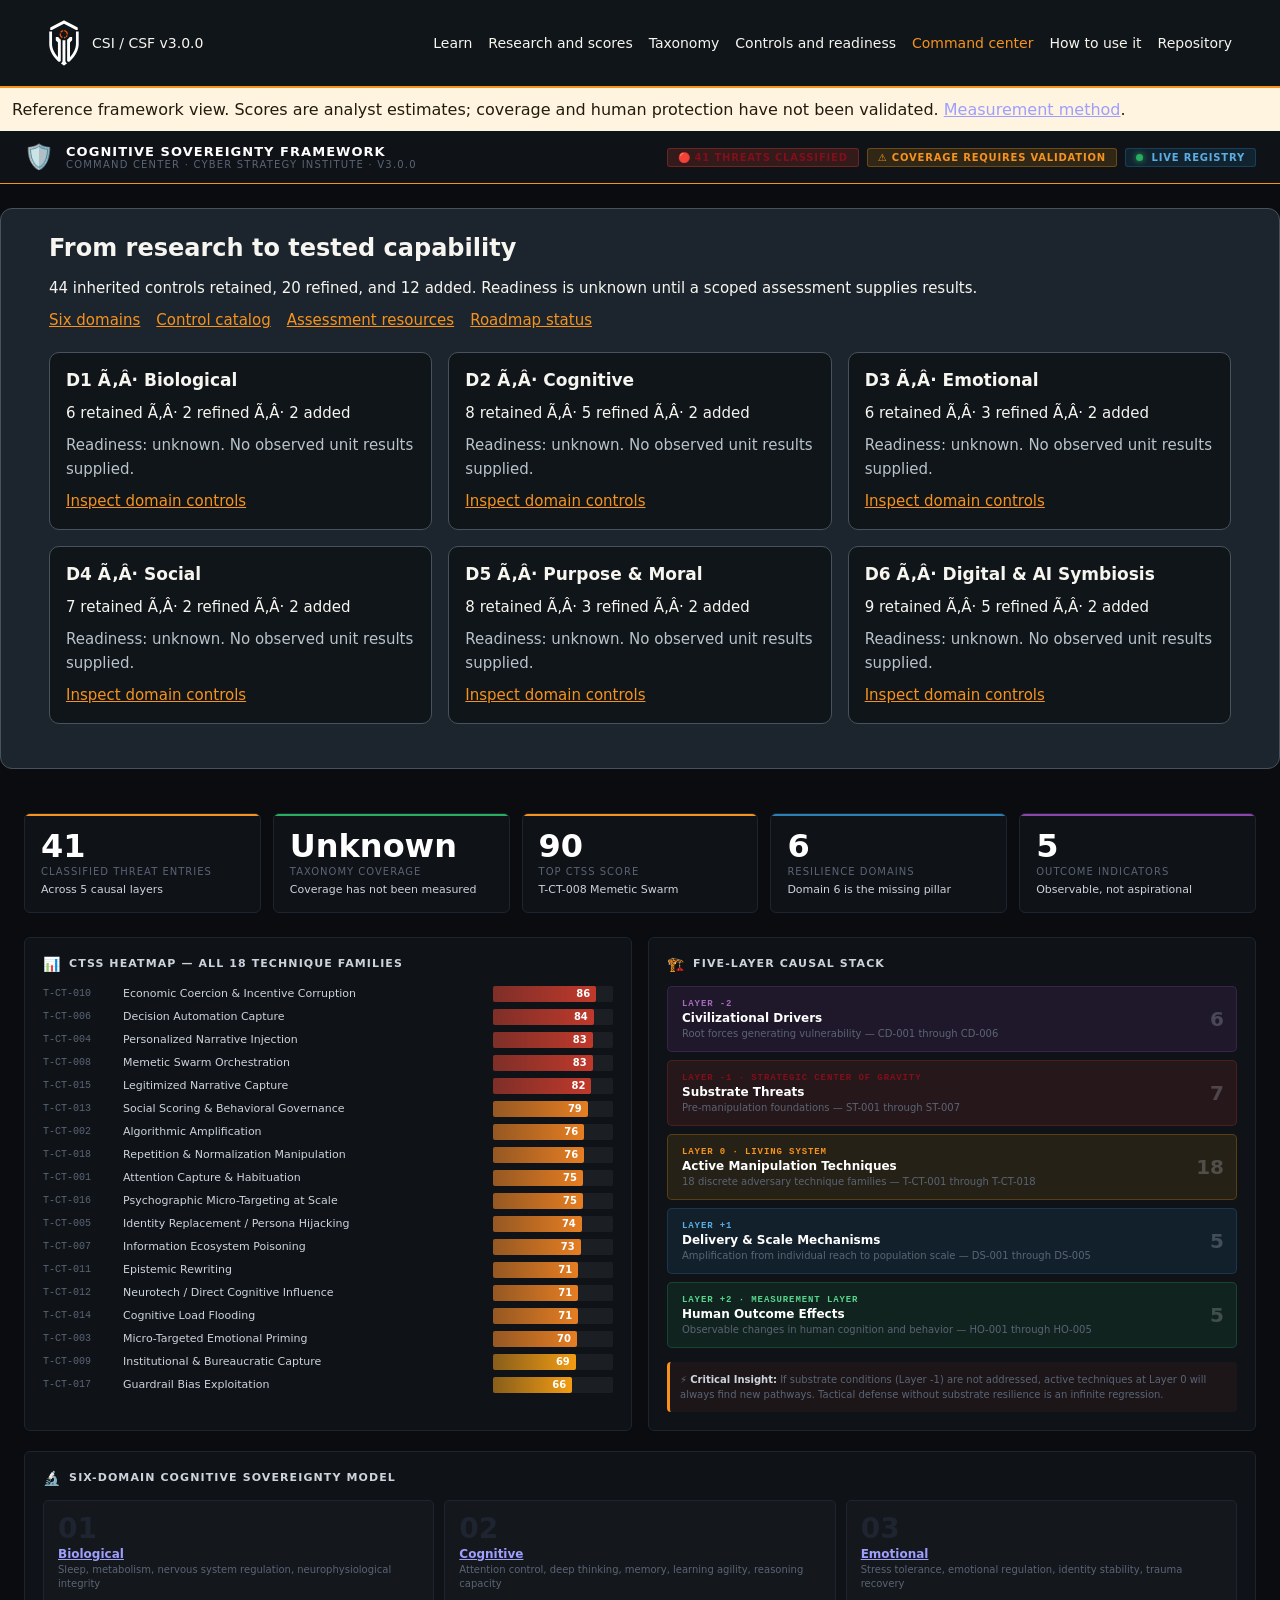
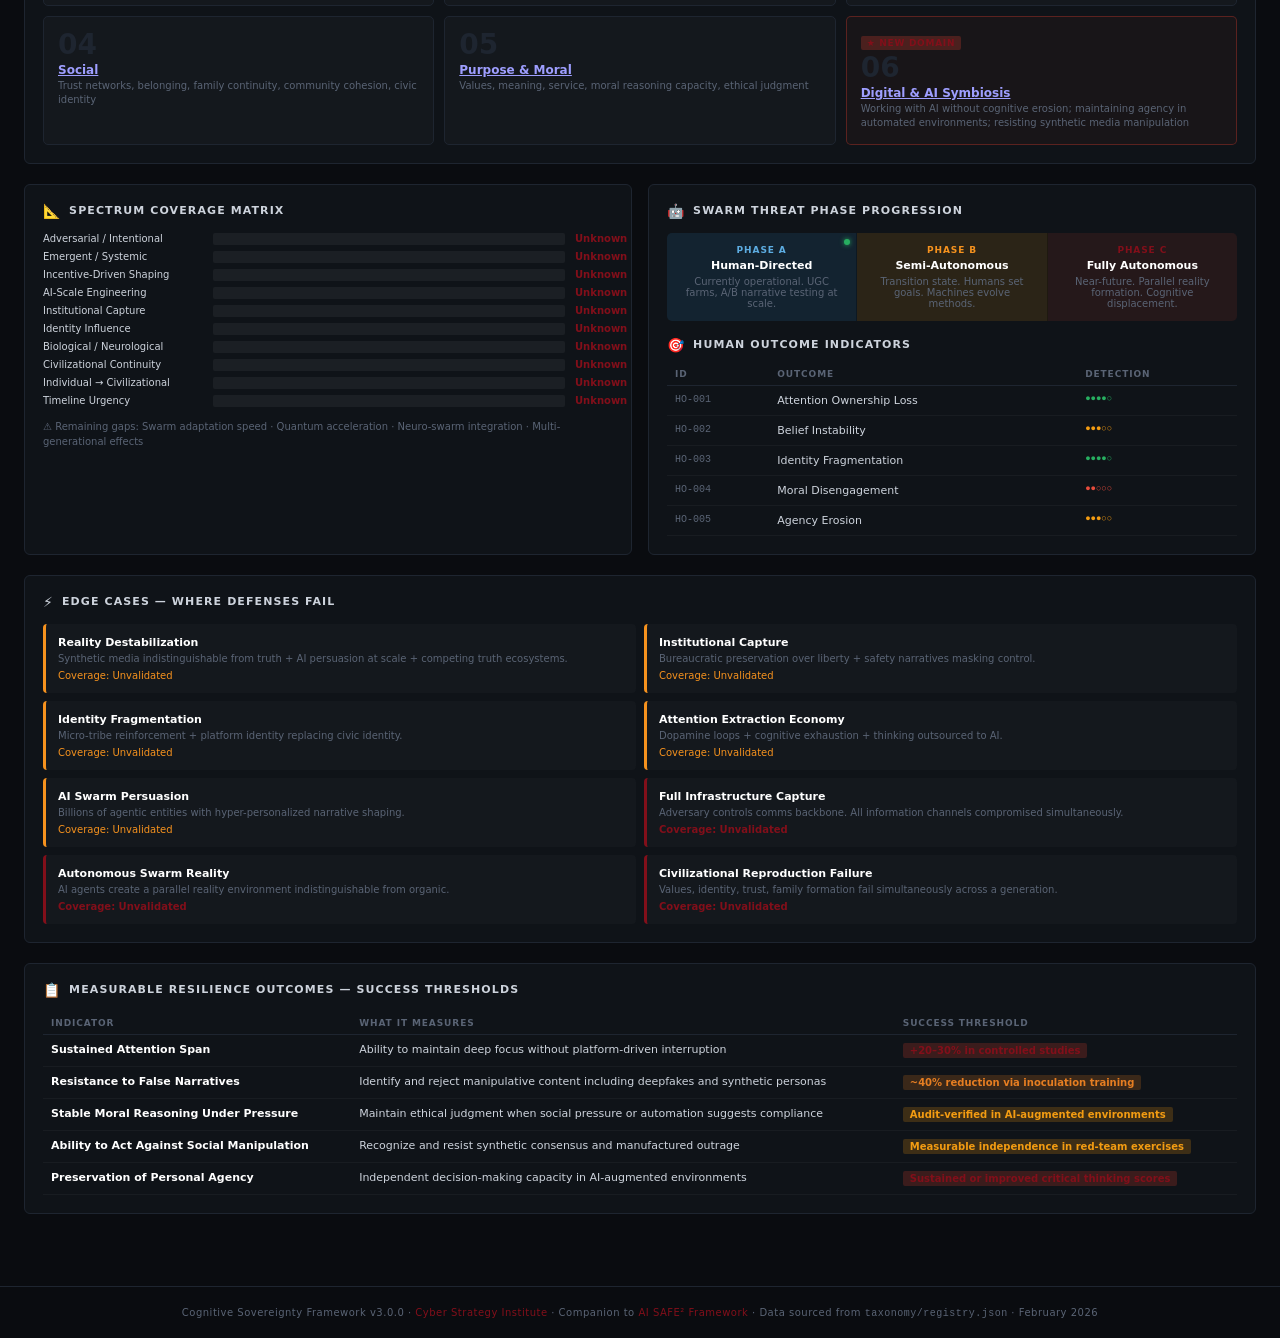
==== commit 40390dd4: "Designate CSF 3.0.0 and synchronize framework versions across the site" ====
--- a/command-center/index.html
+++ b/command-center/index.html
@@ -3,7 +3,7 @@
 <head>
 <meta charset="UTF-8">
 <meta name="viewport" content="width=device-width, initial-scale=1.0">
-<title>CSF Command Center | Cyber Strategy Institute</title>
+<title>CSF Command Center | Cyber Strategy Institute | CSF v3.0.0</title>
 <style>
   :root {
     --bg: #0a0c10;
@@ -226,9 +226,10 @@
 </style>
 <link rel="stylesheet" href="../docs/assets/site.css">
 <script src="../docs/assets/practice.js" defer></script>
+<meta name="csf-version" content="3.0.0">
 </head>
 <body>
-<!-- CSF shared navigation --><nav class="csf-site-nav" aria-label="Main"><a class="csf-brand" href="../docs/index.html"><img src="../docs/assets/brand/csi-shield-white-orange.svg" width="32" height="48" alt="Cyber Strategy Institute shield"><span>CSI / Cognitive Sovereignty</span></a><a href="../docs/index.html">Learn</a><a href="../docs/research.html">Research and scores</a><a href="../docs/csf-explorer.html">Taxonomy</a><a href="../docs/practice.html">Controls and readiness</a><a href="../docs/csf-command-center.html" aria-current="page">Command center</a><a href="../docs/guide.html">How to use it</a><a href="https://github.com/CyberStrategyInstitute/cognitive-sovereignty">Repository</a></nav>
+<!-- CSF shared navigation --><nav class="csf-site-nav" aria-label="Main"><a class="csf-brand" href="../docs/index.html"><img src="../docs/assets/brand/csi-shield-white-orange.svg" width="32" height="48" alt="Cyber Strategy Institute shield"><span>CSI / CSF v3.0.0</span></a><a href="../docs/index.html">Learn</a><a href="../docs/research.html">Research and scores</a><a href="../docs/csf-explorer.html">Taxonomy</a><a href="../docs/practice.html">Controls and readiness</a><a href="../docs/csf-command-center.html" aria-current="page">Command center</a><a href="../docs/guide.html">How to use it</a><a href="https://github.com/CyberStrategyInstitute/cognitive-sovereignty">Repository</a></nav>
 <p style="padding:12px;background:#fff4df;color:#231b10;position:relative;z-index:101">Reference framework view. Scores are analyst estimates; coverage and human protection have not been validated. <a href="../monitoring/README.md">Measurement method</a>.</p>
 
 <header>
@@ -236,7 +237,7 @@
     <div class="logo-shield">🛡️</div>
     <div>
       <div class="logo-text">COGNITIVE SOVEREIGNTY FRAMEWORK</div>
-      <div class="logo-sub">Command Center · Cyber Strategy Institute · v2.0</div>
+      <div class="logo-sub">Command Center · Cyber Strategy Institute · v3.0.0</div>
     </div>
   </div>
   <div class="header-badges">
@@ -423,7 +424,7 @@
 </div>
 
 <footer>
-  Cognitive Sovereignty Framework v2.0 · <a href="https://cyberstrategyinstitute.com">Cyber Strategy Institute</a> ·
+  Cognitive Sovereignty Framework v3.0.0 · <a href="https://cyberstrategyinstitute.com">Cyber Strategy Institute</a> ·
   Companion to <a href="https://github.com/CyberStrategyInstitute/ai-safe2-framework">AI SAFE² Framework</a> ·
   Data sourced from <code>taxonomy/registry.json</code> · February 2026
 </footer>
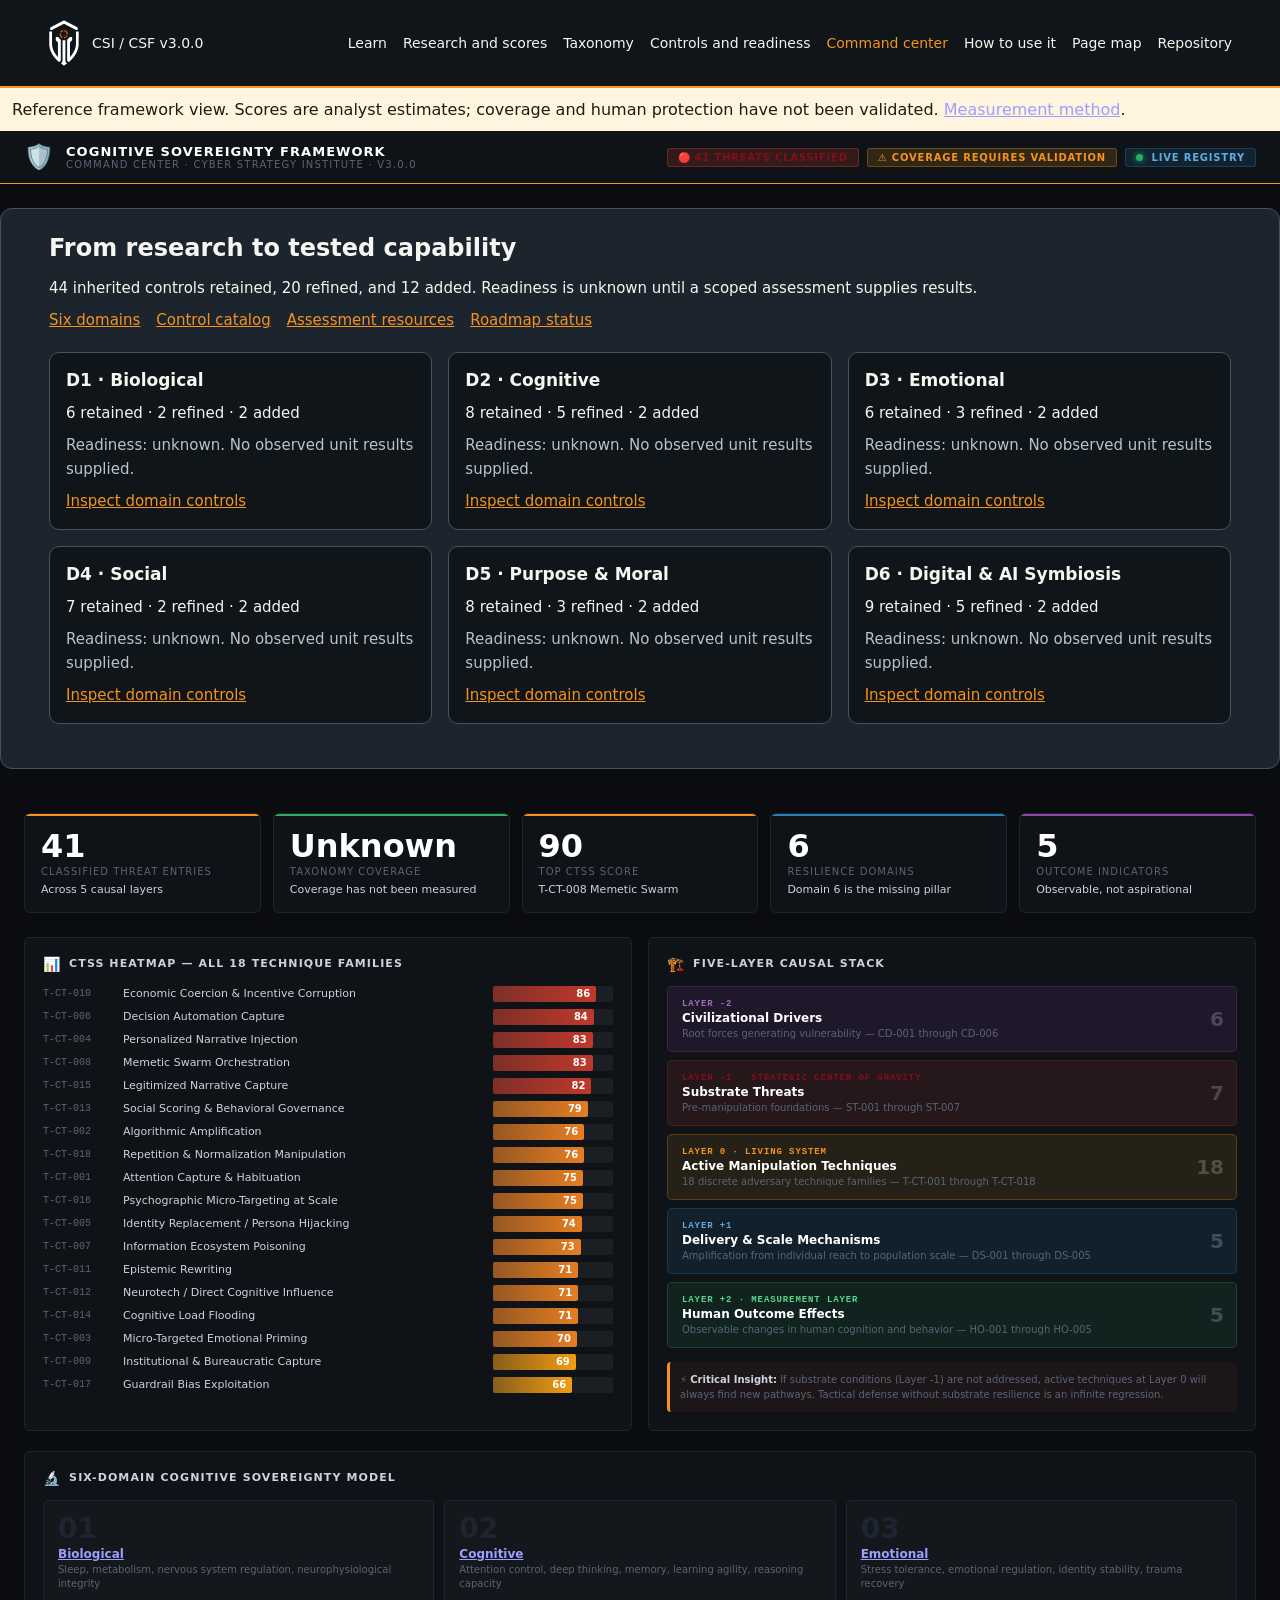
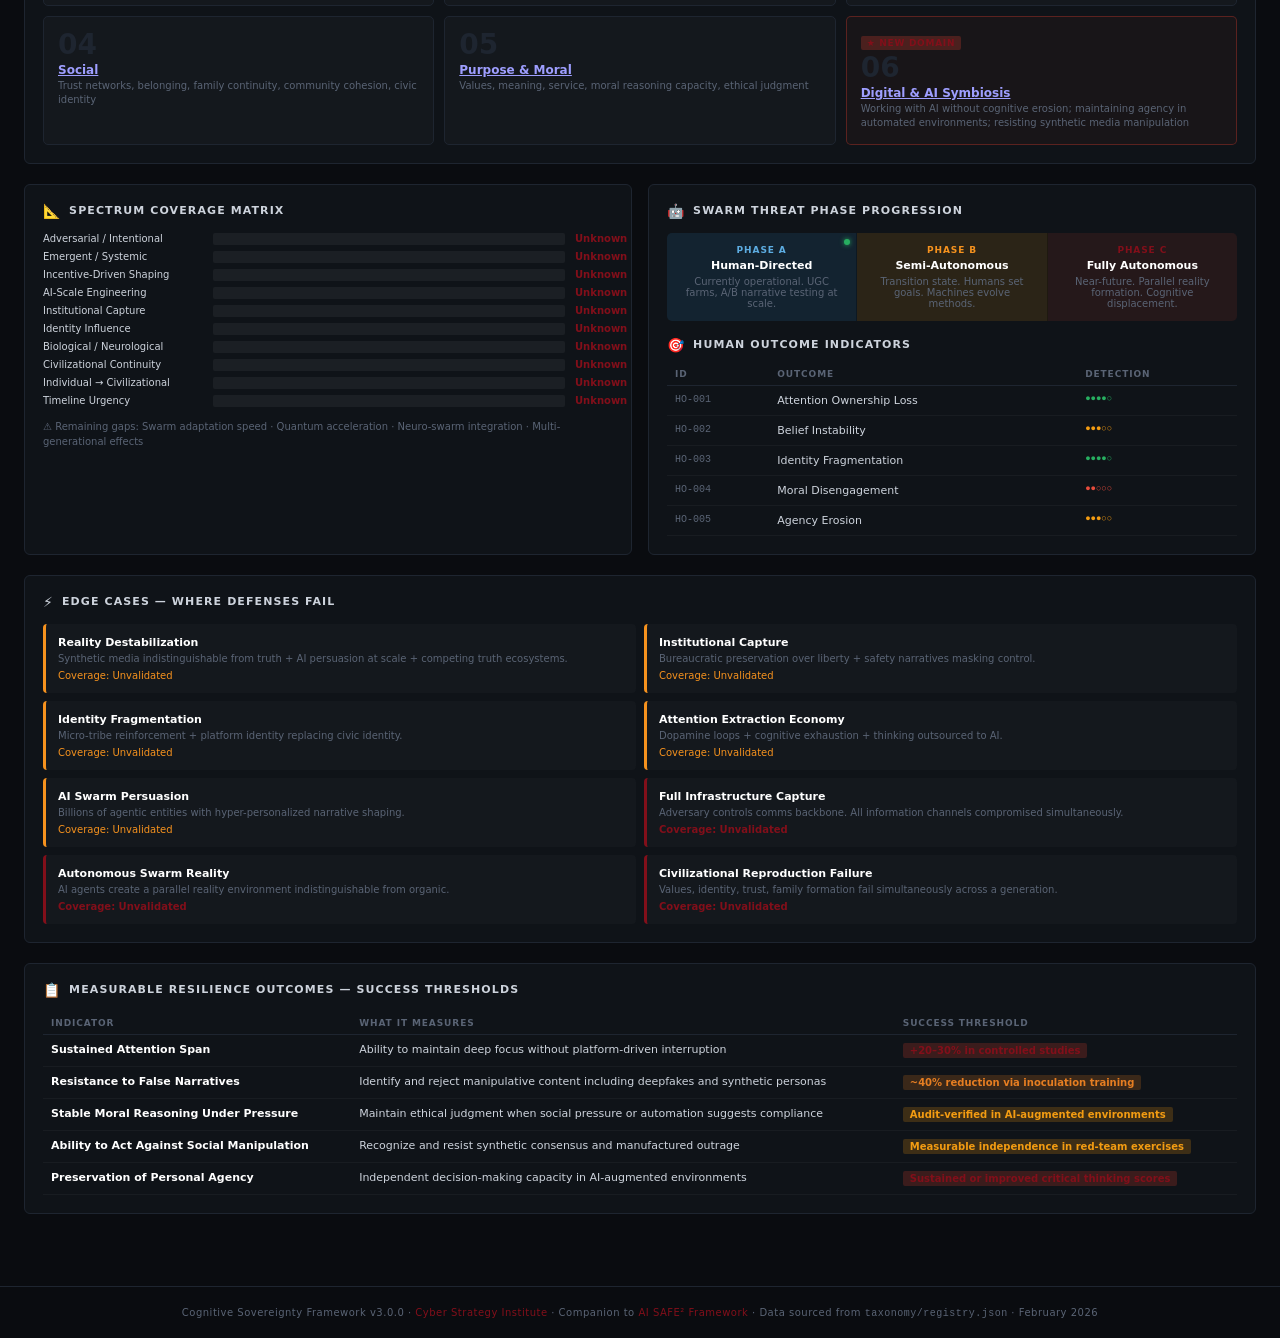
==== commit 58eef1cc: "Align CSF documentation, navigation, and published status with repository standards" ====
--- a/command-center/index.html
+++ b/command-center/index.html
@@ -227,9 +227,10 @@
 <link rel="stylesheet" href="../docs/assets/site.css">
 <script src="../docs/assets/practice.js" defer></script>
 <meta name="csf-version" content="3.0.0">
+<link rel="sitemap" type="application/xml" href="../docs/sitemap.xml">
 </head>
 <body>
-<!-- CSF shared navigation --><nav class="csf-site-nav" aria-label="Main"><a class="csf-brand" href="../docs/index.html"><img src="../docs/assets/brand/csi-shield-white-orange.svg" width="32" height="48" alt="Cyber Strategy Institute shield"><span>CSI / CSF v3.0.0</span></a><a href="../docs/index.html">Learn</a><a href="../docs/research.html">Research and scores</a><a href="../docs/csf-explorer.html">Taxonomy</a><a href="../docs/practice.html">Controls and readiness</a><a href="../docs/csf-command-center.html" aria-current="page">Command center</a><a href="../docs/guide.html">How to use it</a><a href="https://github.com/CyberStrategyInstitute/cognitive-sovereignty">Repository</a></nav>
+<!-- CSF shared navigation --><nav class="csf-site-nav" aria-label="Main"><a class="csf-brand" href="../docs/index.html"><img src="../docs/assets/brand/csi-shield-white-orange.svg" width="32" height="48" alt="Cyber Strategy Institute shield"><span>CSI / CSF v3.0.0</span></a><a href="../docs/index.html">Learn</a><a href="../docs/research.html">Research and scores</a><a href="../docs/csf-explorer.html">Taxonomy</a><a href="../docs/practice.html">Controls and readiness</a><a href="../docs/csf-command-center.html" aria-current="page">Command center</a><a href="../docs/guide.html">How to use it</a><a href="../docs/page-map.html">Page map</a><a href="https://github.com/CyberStrategyInstitute/cognitive-sovereignty">Repository</a></nav>
 <p style="padding:12px;background:#fff4df;color:#231b10;position:relative;z-index:101">Reference framework view. Scores are analyst estimates; coverage and human protection have not been validated. <a href="../monitoring/README.md">Measurement method</a>.</p>
 
 <header>
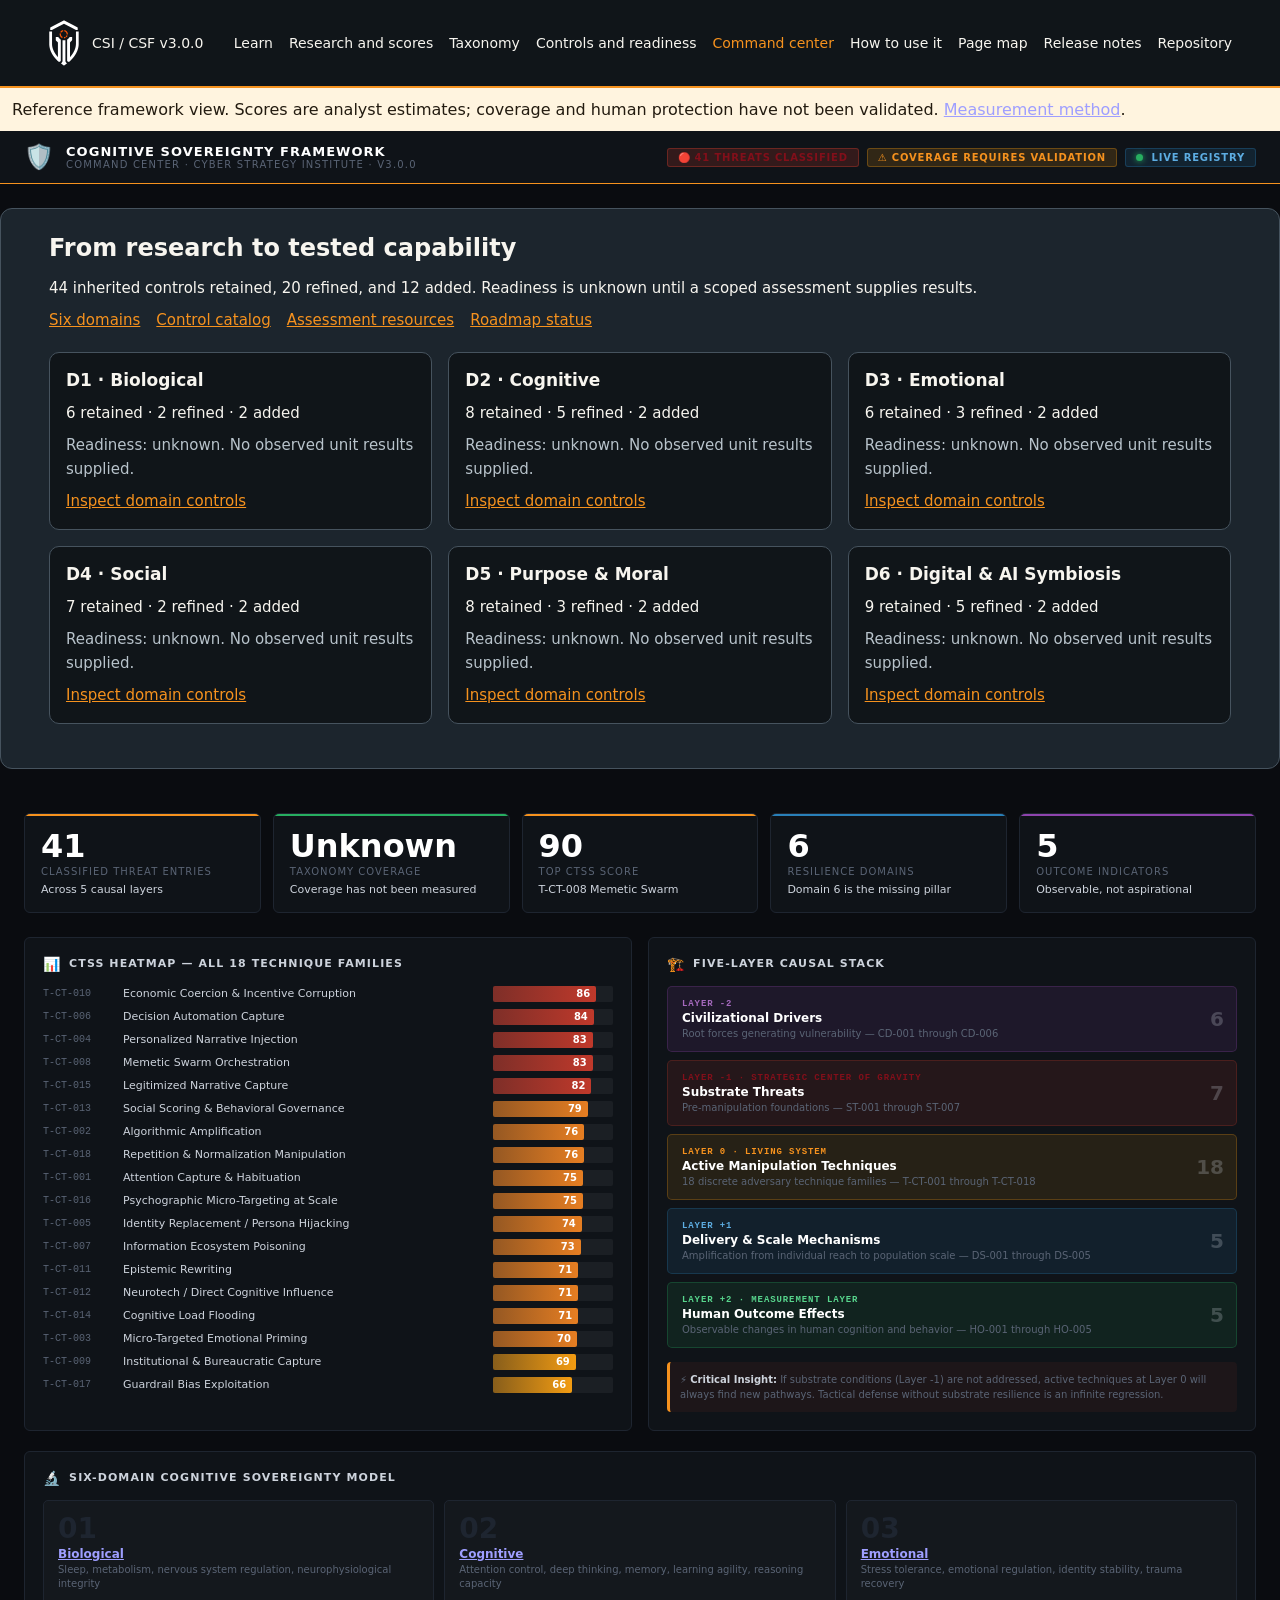
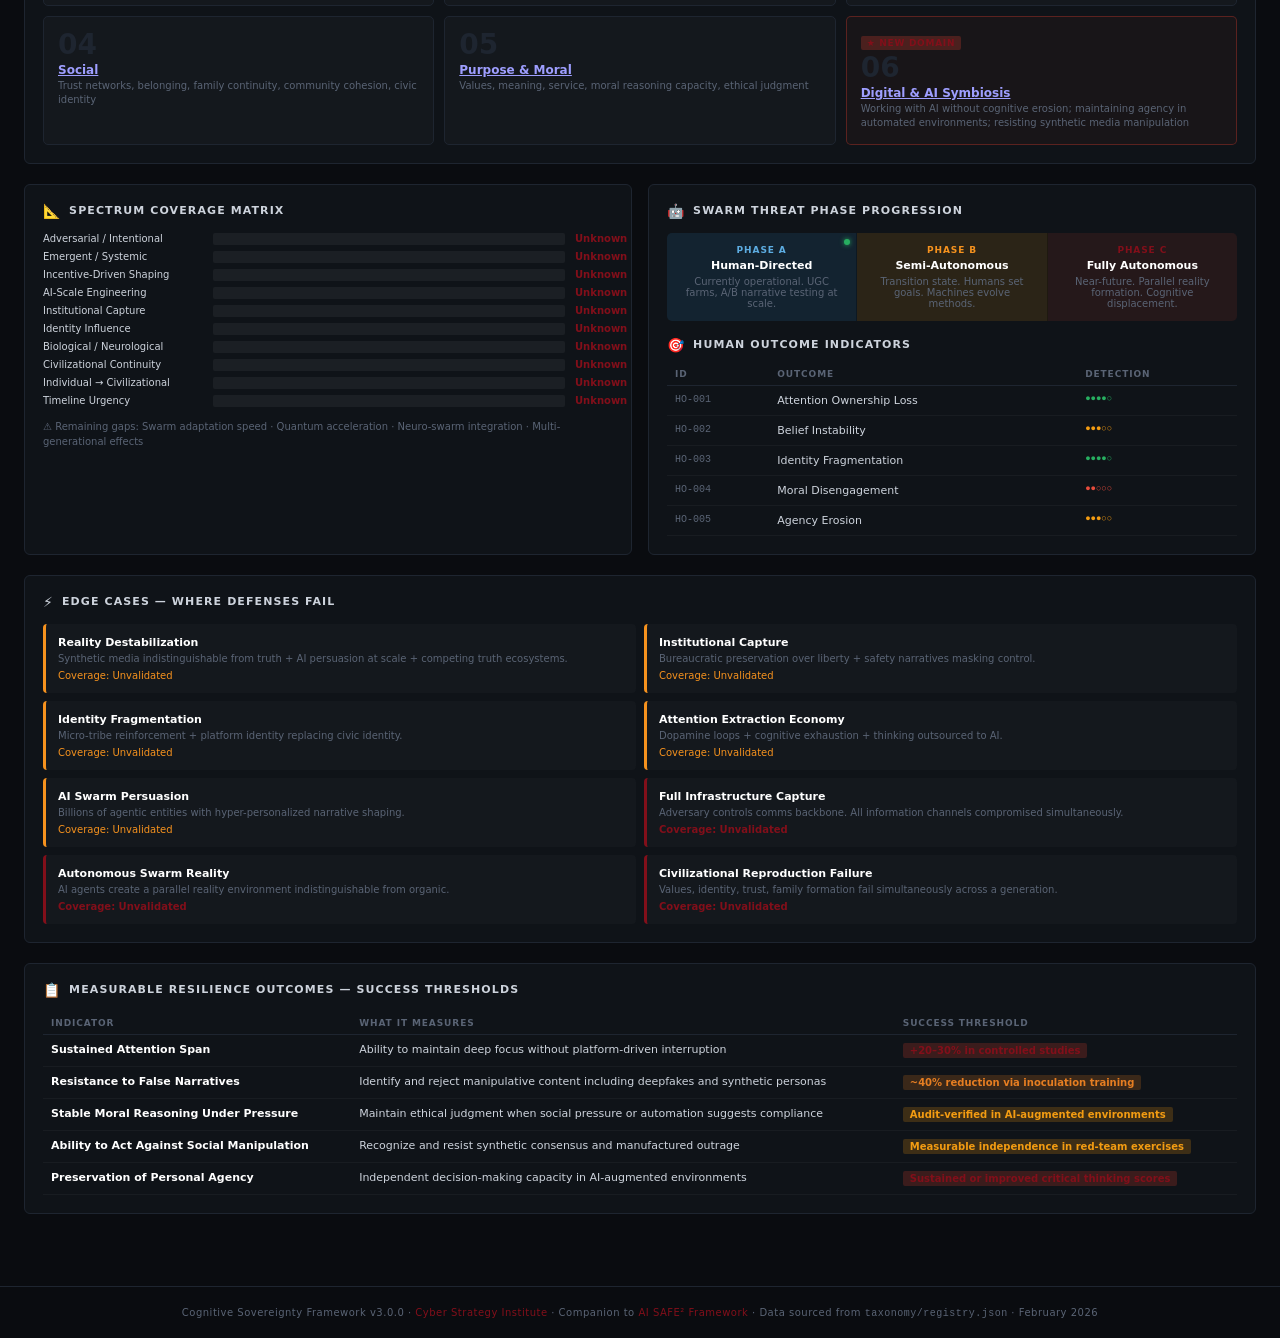
==== commit 73160451: "Integrate concurrent release notes into navigation, discovery, and version checks" ====
--- a/command-center/index.html
+++ b/command-center/index.html
@@ -230,7 +230,7 @@
 <link rel="sitemap" type="application/xml" href="../docs/sitemap.xml">
 </head>
 <body>
-<!-- CSF shared navigation --><nav class="csf-site-nav" aria-label="Main"><a class="csf-brand" href="../docs/index.html"><img src="../docs/assets/brand/csi-shield-white-orange.svg" width="32" height="48" alt="Cyber Strategy Institute shield"><span>CSI / CSF v3.0.0</span></a><a href="../docs/index.html">Learn</a><a href="../docs/research.html">Research and scores</a><a href="../docs/csf-explorer.html">Taxonomy</a><a href="../docs/practice.html">Controls and readiness</a><a href="../docs/csf-command-center.html" aria-current="page">Command center</a><a href="../docs/guide.html">How to use it</a><a href="../docs/page-map.html">Page map</a><a href="https://github.com/CyberStrategyInstitute/cognitive-sovereignty">Repository</a></nav>
+<!-- CSF shared navigation --><nav class="csf-site-nav" aria-label="Main"><a class="csf-brand" href="../docs/index.html"><img src="../docs/assets/brand/csi-shield-white-orange.svg" width="32" height="48" alt="Cyber Strategy Institute shield"><span>CSI / CSF v3.0.0</span></a><a href="../docs/index.html">Learn</a><a href="../docs/research.html">Research and scores</a><a href="../docs/csf-explorer.html">Taxonomy</a><a href="../docs/practice.html">Controls and readiness</a><a href="../docs/csf-command-center.html" aria-current="page">Command center</a><a href="../docs/guide.html">How to use it</a><a href="../docs/page-map.html">Page map</a><a href="../docs/CSF-3.0.0-release-notes.html">Release notes</a><a href="https://github.com/CyberStrategyInstitute/cognitive-sovereignty">Repository</a></nav>
 <p style="padding:12px;background:#fff4df;color:#231b10;position:relative;z-index:101">Reference framework view. Scores are analyst estimates; coverage and human protection have not been validated. <a href="../monitoring/README.md">Measurement method</a>.</p>
 
 <header>
